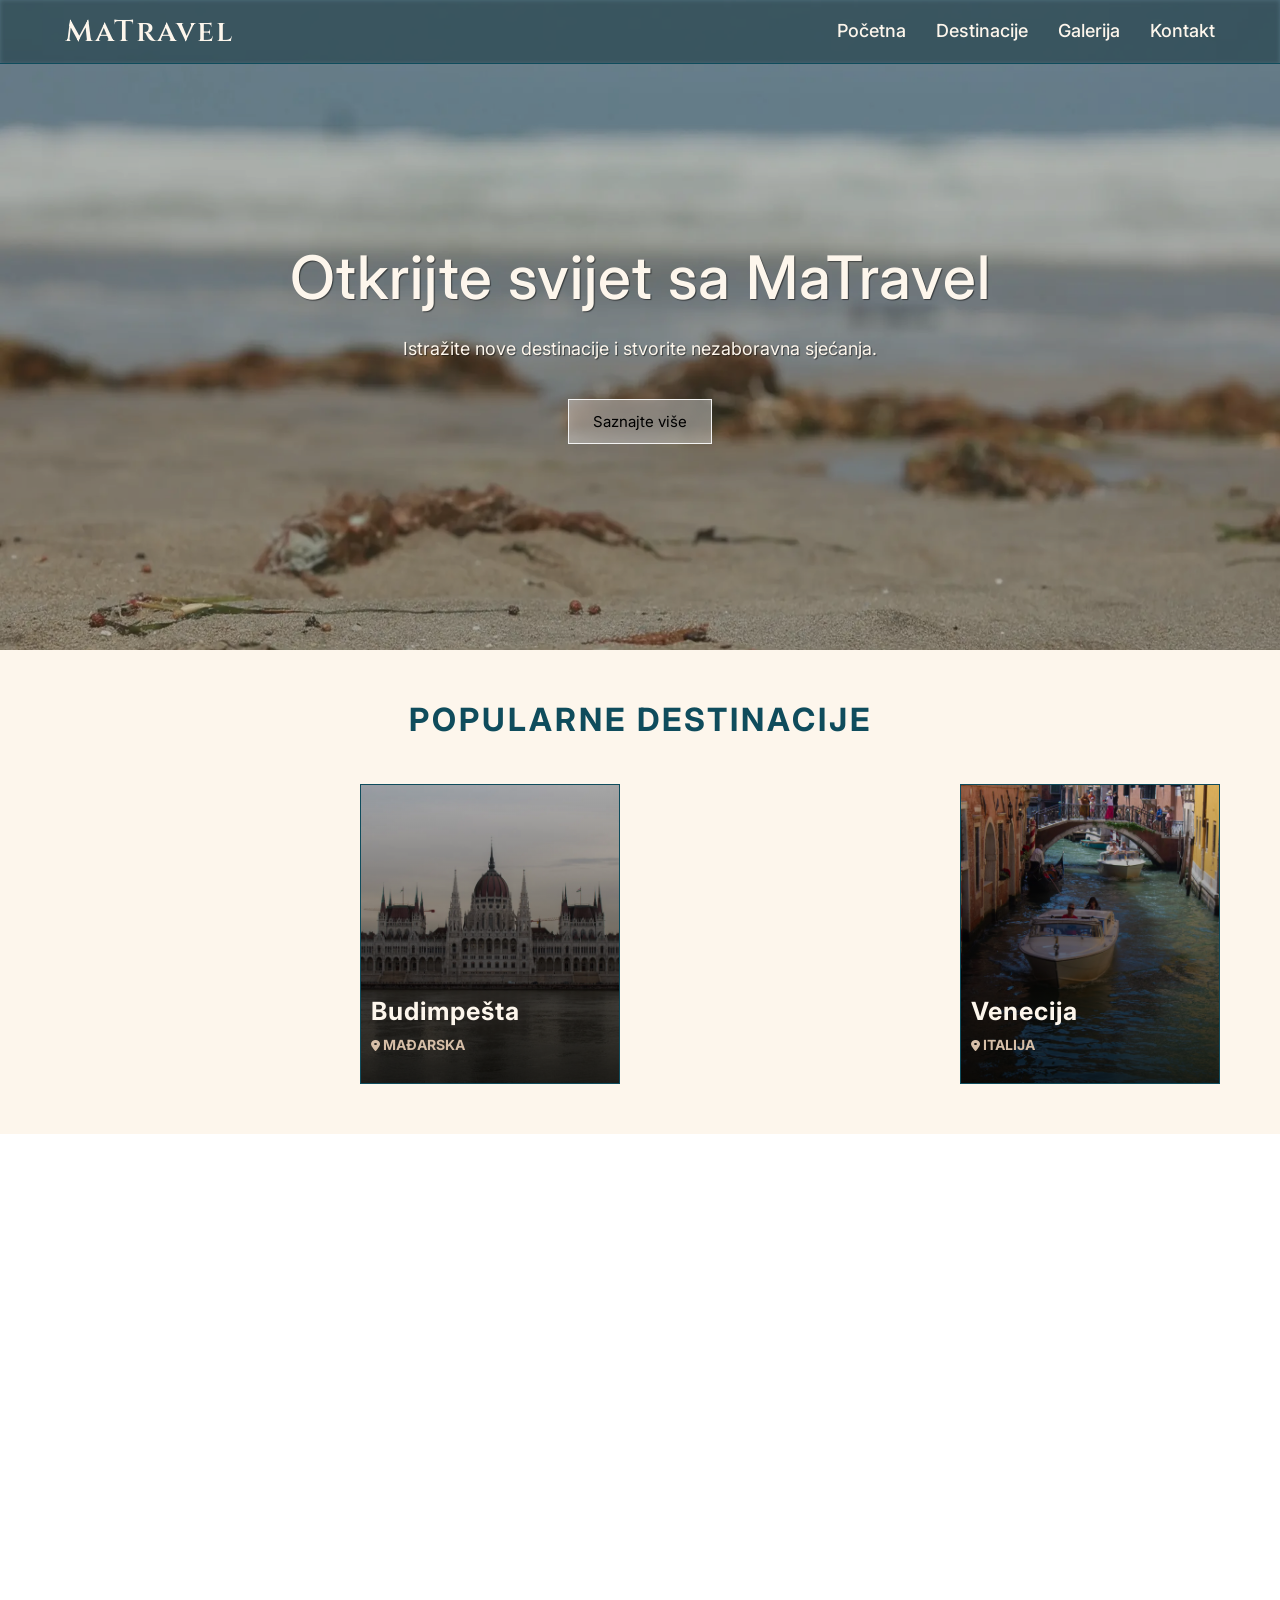
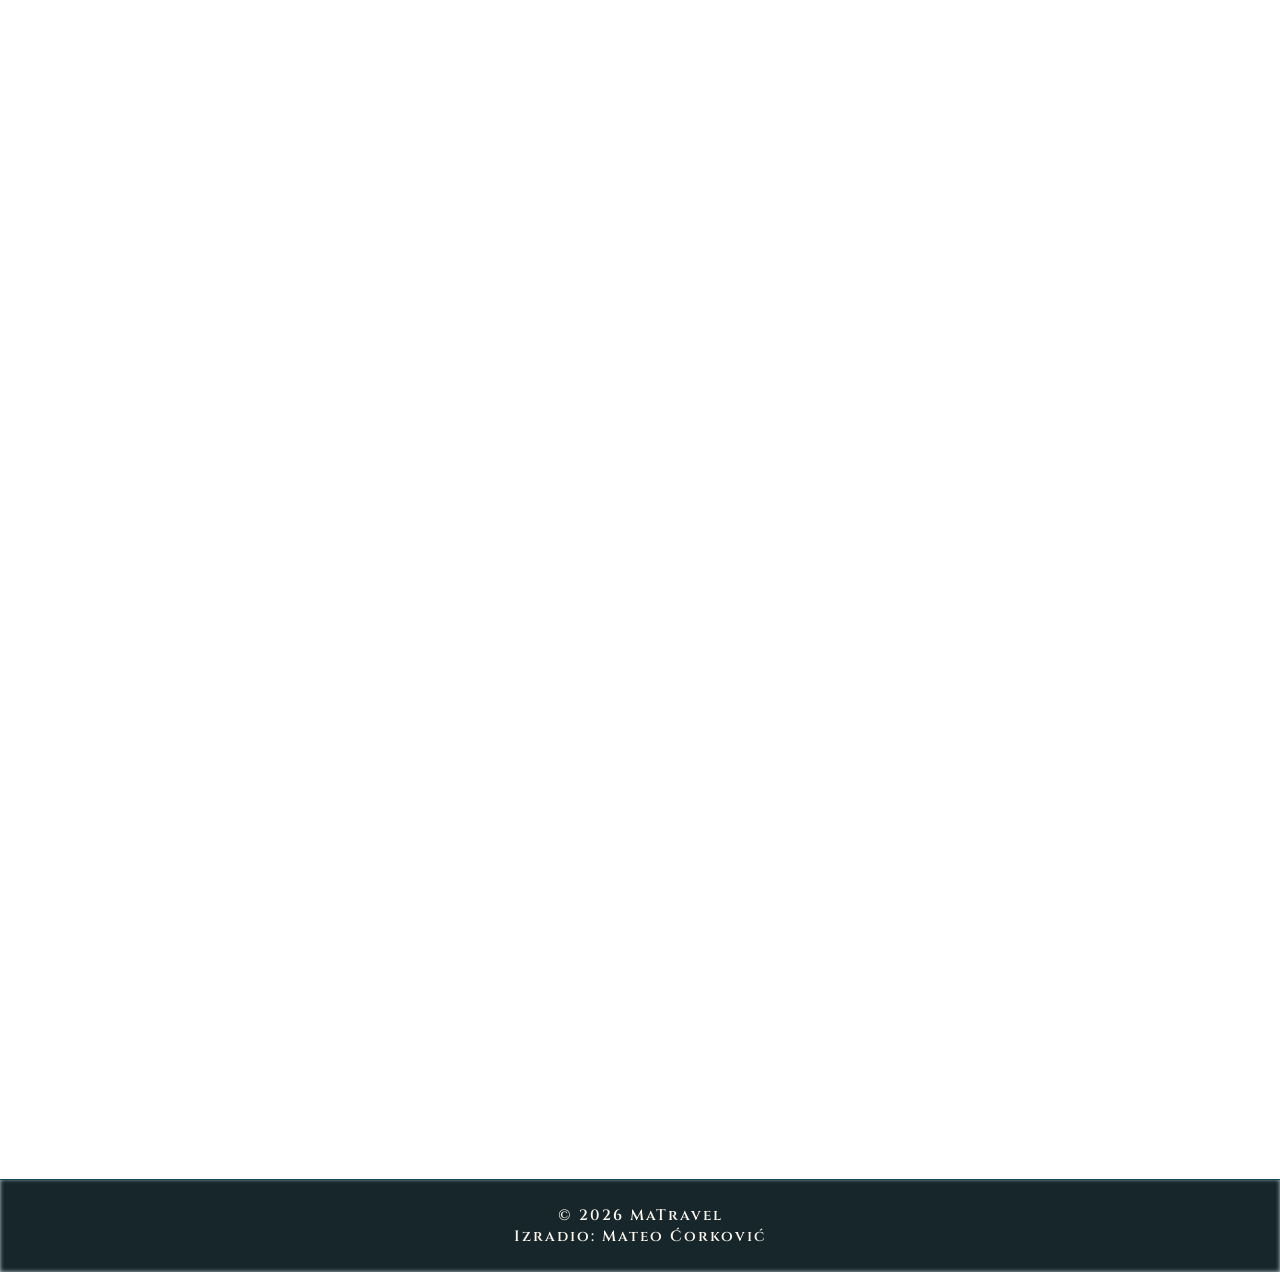
==== index.html @ 75acce4b "bvfdbdbd" ====
<!DOCTYPE html>
<html lang="hr">
<head>
    <meta charset="UTF-8">
    <meta name="viewport" content="width=device-width, initial-scale=1.0">
    <meta name="description" content="MaTravel je web stranica napravljena za izradu završnog rada. Smisao stranice je da predstavlja agenciju za putovanja kako bih pomoću različitih verzija pokazao optimizaciju stranice.">
    <title>MaTrevel - destinacije i putovanja</title>
    <meta name="author" content="Mateo Ćorković">
    <link rel="stylesheet" href="izgledMINI.min.css">
    <link rel="preload" as="font" href="Interfont.woff2" type="font/woff2" crossorigin>
    <link rel="preload" as="font" href="Cinzelfont.woff2" type="font/woff2" crossorigin>
    <link rel="preload" as="style" href="https://cdnjs.cloudflare.com/ajax/libs/font-awesome/6.5.0/css/all.min.css" onload="this.onload=null;this.rel='stylesheet'">
</head>
<body>
    <header class="navbar">
        <div class="container">
            <a href="index.html" class="logo">MaTravel</a>
            <nav class="navigacija" id="navigacija">
                <a href="index.html">Početna</a>
                <a href="destinacije.html">Destinacije</a>
                <a href="galerija.html">Galerija</a>
                <a href="kontakt.html">Kontakt</a>
            </nav>

            <div class="hamburger" id="hamburger">
            ☰
            </div>
        </div>
    </header>
    <main>
        <section class="pocetna skriveno">
        <video autoplay muted loop playsinline class="pozadinaplaza" preload="metadata" poster="slike/thumbnail.webp">
            <source src="video/plaza.mp4" type="video/MP4">
        </video>

        <div class="overlay"></div>
        <div class="container">
            <div class="odjeljak skriveno">
                <h1>Otkrijte svijet sa MaTravel</h1>
                <p>Istražite nove destinacije i stvorite nezaboravna sjećanja.</p>
                <a href="destinacije.html" class="odjeljakgumb">Saznajte više</a>
            </div>
        </div>
    </section>
    <section class="destinacije skriveno">
        <div class="container">
            <h2>Popularne destinacije</h2>
            <div class="karticepolozaj">
                <a href="destinacije.html" class="kartica lanzarote skriveno">
                    <img class="zoom" src="slike/lanzarote/lanzarote.webp" srcset="slike/lanzarote/lanzarotemobitel.webp 768w, slike/lanzarote/lanzarote.webp 1600w" sizes="(max-width:768px) 100vw, 100vw" alt="Pogled sa vrha otoka Lanzarote" loading="lazy">
                    <div class="tamnije"></div>
                    <div class="karticasadrzaj">
                        <h3>Lanzarote</h3>
                        <h4><i class="fa-solid fa-location-dot"></i> Španjolska</h4>
                    </div>
                </a>
                <a href="destinacije.html" class="kartica budimpesta skriveno2">
                    <img class="zoom" src="slike/budimpesta/budimpesta.webp" srcset="slike/budimpesta/budimpestamobitel.webp 768w, slike/budimpesta/budimpesta.webp 1600w" sizes="(max-width:768px) 100vw, 100vw" alt="Budimpešta" loading="lazy">
                    <div class="tamnije"></div>
                    <div class="karticasadrzaj">
                        <h3>Budimpešta</h3>
                        <h4><i class="fa-solid fa-location-dot"></i> Mađarska</h4>
                    </div>
                </a>
                <a href="destinacije.html" class="kartica casablanca skriveno">
                    <img class="zoom" src="slike/casablanca/casablanca.webp" srcset="slike/casablanca/casablancamobitel.webp 768w, slike/casablanca/casablanca.webp 1600w" sizes="(max-width:768px) 100vw, 100vw" alt="Casablanca" loading="lazy">
                    <div class="tamnije"></div>
                    <div class="karticasadrzaj">
                        <h3>Casablanca</h3>
                        <h4><i class="fa-solid fa-location-dot"></i> Maroko</h4>
                    </div>
                </a>
                <a href="destinacije.html" class="kartica venecija skriveno2">
                    <img class="zoom" src="slike/venecija/venecija.webp" srcset="slike/venecija/venecijamobitel.webp 768w, slike/venecija/venecija.webp 1600w" sizes="(max-width:768px) 100vw, 100vw" alt="Venecija" loading="lazy">
                    <div class="tamnije"></div>
                    <div class="karticasadrzaj">
                        <h3>Venecija</h3>
                        <h4><i class="fa-solid fa-location-dot"></i> Italija</h4>
                    </div>
                </a>
            </div>
        </div>
    </section>
    <section class="zastobasmi skriveno">
        <div class="container">
            <div class="naslovzastobasmi skriveno">
                <h2>Zašto baš mi?</h2>
                <p>Putujte sigurno, jednostavno i bez stresa uz naš tim stručnjaka.</p>
            </div>

            <div class="karticezasto">

                <div class="karticazasto skriveno">
                    <i class="fa-solid fa-shield-halved"></i>
                    <h3>Sigurno putovanje</h3>
                    <p>Vaša sigurnost i zadovoljstvo uvijek su nam na prvom mjestu.</p>
                </div>

                <div class="karticazasto skriveno2">
                    <i class="fa-solid fa-tags"></i>
                    <h3>Najbolje cijene</h3>
                    <p>Pronađite vrhunske destinacije po povoljnim cijenama.</p>
                </div>
                <div class="karticazasto skriveno">
                    <i class="fa-solid fa-plane-departure"></i>
                    <h3>Brza rezervacija</h3>
                    <p>Rezervirajte svoje putovanje brzo i jednostavno online.</p>
                </div>
            </div>
        </div>
    </section>
    <section>
        <div class="container">
            <div class="opcenito">
                <div class="opcenitotekst skriveno2">
                    <h2>Šta je MaTravel?</h2>
                    <div class="skriven">
                    <p>MaTravel je web stranica koja omogućava ljudima da pronađu zanimljive i popularne destinacije za putovanje. Destinacije koje obuhvaća MaTrevel nisu ograničene samo na Europu već na cijeli svijet.</p>
                </div>
                <div class="skriveno2">
                    <p>Cilj MaTravel je olakšati ljudima organizirati i realizirati odmor u što kraćem vremenu i sa što manjom cijenom.</p>
                </div>
                <div class="skriveno">
                    <p>Ova stranica je izrađena za završni rad i svrha je različitim verzijama ove stranice dokazati kako radi optimizacija web stranica, te na koje se sve načine ta optimizacije može napraviti.</p>
                </div>
                <div class="gumbklasa skriveno2">
                    <a href="kontakt.html" class="gumb">Pročitaj više</a>
                </div>
                </div>
                
                <div class="opcenitoslika skriveno2">
                    <img src="slike/opcenitoslika.webp" loading="lazy" alt="Ilustracija MaTravel stranice">
                </div>
            </div>
        </div>
    </section>
    <section class="slajdshow skriveno">
        <div class="kutijaslajd">
            <div class="slajd active">
                <img src="slike/slajdshow/venecija.webp" loading="lazy" alt="Kanali u Veneciji">
                <div class="poruka">Putovanja za pamćenje</div>
            </div>
            <div class="slajd">
                <img src="slike/slajdshow/verona.webp" loading="lazy" alt="Zgrade grada Verona">
                <div class="poruka">Neka avantura počne</div>
            </div>
            <div class="slajd">
                <img src="slike/slajdshow/lanzarote3.webp" loading="lazy" alt="Pogled sa vrha otoka Lanzarote">
                <div class="poruka">Istraži svijet</div>
            </div>
            <div class="slajd">
                <img src="slike/slajdshow/kamenje.webp" loading="lazy" alt="Kamenje i litice na Lanzaroteu">
                <div class="poruka">Putovanja za pamćenje</div>
            </div>
            <div class="slajd">
                <img src="slike/slajdshow/zagreb.webp" loading="lazy" alt="Centar grada Zagreba">
                <div class="poruka">Neka avantura počne</div>
            </div>
        </div>
    </section>

    </main>
    <footer>
        <p>© 2026 MaTravel</p>
        <p>Izradio: Mateo Ćorković</p>
    </footer>
   
    <script src="scriptMINI.min.js" defer></script>
</body>
</html>
---- izgledMINI.min.css ----
.navigacija a.active,.navigacija a:hover{border-bottom:2px solid #e9c46a}.navbar,footer{width:100%;background:rgba(15,76,92,.25)}.destinacije,.odjeljak,.odjeljak p,footer{text-align:center}.kartica,.logo,.navigacija a,.odjeljakgumb{text-decoration:none}.naslovzastobasmi h2,.naslovzastobasmi p,.odjeljak h1,.odjeljak p{text-shadow:1px 1px 1px rgba(0,0,0,.5)}.kartica,.pocetna,.slajdshow{overflow:hidden}.navbar,.opcenito .gumb:hover{backdrop-filter:blur(2px) brightness(0.7)}.forma button:hover,.karticazasto:hover{backdrop-filter:blur(2px) brightness(1)}*{margin:0;padding:0;box-sizing:border-box}@font-face{font-family:Inter;src:url("Interfont.woff2") format("woff2");font-weight:100 900;font-style:normal;font-display:swap}@font-face{font-family:Cinzel;src:url("Cinzelfont.woff2") format("woff2");font-weight:400 900;font-style:normal;font-display:swap}body{font-family:Inter,sans-serif;color:#222;font-display:swap}.logo,footer{font-family:Cinzel,serif;font-weight:600;letter-spacing:2px}.hamburger,.logo,.navbar,.navigacija a,.odjeljak,footer{color:#fdf6ec}.container{max-width:1200px;margin:0 auto;padding:0 20px}.navbar{position:absolute;top:0;left:0;z-index:5;border-bottom:1px solid #0f4c5c}.pocetna,footer{position:relative}.navbar .container{display:flex;justify-content:space-between;align-items:center;padding:0 25px}.logo{font-size:30px}.navigacija{display:flex;gap:30px;font-family:Inter,sans-serif;font-weight:500}.navigacija a{font-size:18px;transition:.4s;border-bottom:2px solid transparent;padding:20px 0}.navigacija a:hover{color:#e9c46a}.hamburger{display:none;font-size:32px;cursor:pointer}.odjeljakgumb,footer p{font-size:15px}footer{z-index:10;backdrop-filter:blur(2px) brightness(0.1);border-top:1px solid #0f4c5c;padding:25px 0}.pocetna{height:650px;display:flex;align-items:center;justify-content:center}.overlay,.pozadinaplaza{position:absolute;height:100%;top:0;left:0;width:100%}.pozadinaplaza{object-fit:cover;z-index:1}.overlay{z-index:2;background:rgba(48,48,28,.315)}.odjeljak{position:relative;z-index:3;max-width:1050px}.odjeljak h1{font-size:60px;margin-bottom:25px}.odjeljak p{font-size:18px;margin-bottom:40px}.odjeljakgumb{display:inline-block;padding:12px 24px;background-color:#fdf6ec;color:#000;cursor:pointer;backdrop-filter:blur(22px) brightness(0.7);background:rgba(255,255,255,.4);border:1px solid #f3f3f3}.gumbdestinacije:hover,.odjeljakgumb:hover{background-color:#e9c46a;color:#000;transition:.5s;backdrop-filter:blur(2px) brightness(1);background:rgba(92,87,15,.25);border:1px solid #e9c46a;text-decoration:none}.destinacije{padding:50px 0;background-color:#fdf6ec}.destinacije h2{font-size:32px;color:#0f4c5c;margin-bottom:45px;letter-spacing:3px;text-transform:uppercase}.karticepolozaj{display:flex;justify-content:space-between;gap:30px;flex-wrap:wrap}.kartica{width:260px;height:300px;border:1px solid #0f4c5c;position:relative;display:flex;align-items:flex-end;color:#fdf6ec;cursor:pointer}.slajd img,.zoom{object-fit:cover;display:block}.tamnije{position:absolute;inset:0;background:linear-gradient(to top,rgba(0,0,0,.8),rgba(0,0,0,.1));z-index:1}.zastobasmi,.zoom{background-size:cover;background-repeat:no-repeat}.karticasadrzaj{position:relative;padding:30px 10px;z-index:2;text-align:left;transition:transform .3s}.zastobasmi::before,.zoom{position:absolute;inset:0}.zoom{width:100%;height:100%;background-position:center;transition:transform .5s;z-index:0}.kutijaslajd,.slajd img,.slajdshow{width:100%;height:600px}.karticasadrzaj h3{font-size:25px;padding-bottom:10px;letter-spacing:1px}.karticasadrzaj h4{font-size:14px;text-transform:uppercase;color:#d6bea7}.karticasadrzaj i{font-size:12px;color:#d6bea7}.kartica:hover .karticasadrzaj{transform:translateY(-6px)}.kartica:hover .tamnije{background:linear-gradient(to top,rgba(0,0,0,.9),rgba(0,0,0,.35))}.kartica:hover .zoom{transform:scale(1.1)}.zastobasmi{background-image:url("slike/zastobasmi.webp");position:relative;padding:80px 0;color:#fdf6ec;text-align:center;background-position:center 50%}.naslovzastobasmi{margin-bottom:50px}.zastobasmi::before{content:"";background:rgba(17,17,11,.493)}.naslovzastobasmi h2{font-size:34px;margin-bottom:15px;letter-spacing:1px}.naslovzastobasmi p{font-size:17px;color:#fdf6ec}.zastobasmi .container{position:relative;z-index:2}.karticezasto{display:flex;justify-content:space-between;gap:30px}.karticazasto{flex:1;max-width:320px;padding:35px 25px;transition:.5s;color:#000;backdrop-filter:blur(2px) brightness(0.9);background:rgba(255,255,255,.4);border:1px solid #fdf6ec}.karticazasto:hover{color:#fdf6ec;background:rgba(15,76,92,.25);border:1px solid #0f4c5c;transition:.5s}.poruka,.slajd::before{background:rgba(0,0,0,.4)}.budimpesta:hover,.lanzarote:hover,.venecija:hover{transition:.5s ease-in-out}.karticazasto p{padding-top:10px}.prazno{margin-top:60px}.slajdshow{position:relative;contain:size layout paint}.kutijaslajd{position:relative;contain:layout paint}.destinacijaslika::before,.poruka,.slajd,.slajd::before{position:absolute;inset:0}.slajd{height:100%;width:100%;opacity:0;transition:opacity .8s}.skriveno,.skriveno2{opacity:0;transition:1s}.slajd.active{opacity:1}.slajd::before{content:"";z-index:1}.slajd img{transform:scale(1.05);transition:transform 1s}.slajd.active img{transform:scale(1)}.poruka{z-index:2;font-size:32px;display:flex;justify-content:center;align-items:center;color:#fdf6ec;padding-bottom:30px}.destinacijaslika,.karticaugaleriji{position:relative;overflow:hidden}.skriveno{transform:translateY(50px)}.skriveno2{transform:translateY(-50px)}.pokazi{opacity:1;transform:translateY(0)}.opcenito{display:flex;align-items:center;justify-content:space-between;padding:70px 0}.opcenitotekst{width:50%}.opcenito h2{font-size:36px;margin-bottom:22px}.opcenito p{font-size:16px;line-height:1.6;margin-bottom:12px}.forma button,.gumbdestinacije,.opcenito .gumb{color:#fdf6ec;font-size:15px;cursor:pointer;text-decoration:none}.opcenitoslika{width:50%;display:flex;justify-content:right;align-items:right}.opcenitoslika img{width:90%;max-width:500px;border:1px solid #000;object-fit:contain}.gumbklasa{margin-top:40px}.forma button,.opcenito .gumb{padding:12px 24px;border:1px solid #0f4c5c;backdrop-filter:blur(2px) brightness(0.2);background:rgba(15,76,92,.25)}.opcenito .gumb:hover{background-color:#e9c46a;color:#000;transition:.5s;text-decoration:none;background:rgba(122,116,23,.5);border:1px solid #e9c46a}img,video{max-width:100%;height:auto}video{pointer-events:none}.tamnija{backdrop-filter:blur(2px) brightness(0.32);background-color:#3e5762;border-bottom:1px solid #0f4c5c}.destinacijeskrol{display:flex;align-items:center;justify-content:space-between;height:404px;gap:1px}.destinacijaslika,.okvir{height:350px;border:1px solid #000}.destinacijaslika{flex:1;background-size:cover;background-position:center}.destinacijaslika::before{content:""}.destinacijaslika:hover::before{background:linear-gradient(to top,rgba(0,0,0,.5),rgba(0,0,0,.1))}.destinacijatekst{flex:1}.okvir{padding:30px}.gumbdestinacije{display:inline-block;padding:12px 24px;backdrop-filter:blur(22px) brightness(0.7);background:#0f4c5c;border:1px solid #000}.destinacijatekst h2{font-size:32px;margin-bottom:10px}.destinacijatekst h4{font-size:16px;margin-bottom:20px;text-transform:uppercase;color:#0f4c5c}.destinacijatekst h3{font-size:18px;margin-bottom:10px;letter-spacing:1px}.destinacijatekst p{padding-bottom:20px}.info{display:flex;justify-content:space-between;align-items:center}.reverse{flex-direction:row-reverse}.lanzarote{background-image:url("slike/lanzarote/lanzarote.webp")}.lanzarote:hover{background-image:url("slike/lanzarote/lanzarote2.webp")}.budimpesta{background-image:url("slike/budimpesta/budimpesta.webp")}.budimpesta:hover{background-image:url("slike/budimpesta/budimpesta2.webp")}.casablanca{background-image:url("slike/casablanca/casablanca.webp")}.venecija{background-image:url("slike/venecija/venecija.webp")}.venecija:hover{background-image:url("slike/venecija/IMG_3850.webp")}h1{padding-top:35px;letter-spacing:1px;font-size:36px;font-weight:500}.galerijaslika{display:grid;grid-template-columns:repeat(3,1fr);grid-auto-rows:270px;gap:2px;margin-top:20px;margin-bottom:30px}.karticaugaleriji img{width:100%;height:100%;border:1px solid #000;object-fit:cover;transition:transform .3s;cursor:pointer}.karticaugaleriji img:hover{transform:scale(1.05);border:1px solid #000}.karticaugaleriji.duplo{grid-row:span 2}.kontakt{display:grid;grid-template-columns:1.6fr 1fr;gap:60px;margin-top:150px;margin-bottom:40px;border:1px solid #000;background-color:#d6bea754}.forma,.pedesetposto{gap:10px;display:flex}.kontaktlijevo{padding:30px}.kontaktdesno{padding:20px}.forma{flex-direction:column;width:100%}.forma input,.forma textarea{padding:10px;border:1px solid #000;outline:0}.unutrasnjost{display:flex;flex-direction:column;flex:1}.forma button:hover{background-color:#e9c46a;color:#000;transition:.5s;background:rgba(92,87,15,.25);border:1px solid #ccab57;text-decoration:none}.infokontakt{font-size:18px;padding-top:60px;padding-bottom:50px}.infokontakt i{font-size:30px;padding-right:20px}.kontaktinfo h3{font-size:23px;padding-top:20px;padding-bottom:40px;color:#0f4c5c}.kontaktinfo h2{font-size:30px;letter-spacing:1px}.drustvenemreze i{font-size:30px;padding-right:10px}html{scroll-behavior:smooth}@media (max-width:1270px){.container{padding:0 20px}.karticepolozaj{justify-content:center}.kartica{width:calc(50% - 20px)}.galerijaslika{grid-auto-rows:200px}.infokontakt{padding-top:40px;padding-bottom:40px}.kontakt{gap:10px}}@media (max-width:768px){.destinacijeskrol,.naslovzastobasmi{margin-bottom:15px}.navbar .container{padding:10px 20px}.hamburger{display:block;font-size:30px;cursor:pointer;z-index:5}.navigacija{position:absolute;left:0;top:100%;right:0;flex-direction:column;background:rgba(15,76,92,.95);backdrop-filter:blur(10px);overflow:hidden;max-height:0;transition:max-height .4s}.navigacija a{padding:15px;text-align:center;width:100%}.navigacija.active{max-height:500px;position:fixed;gap:20px;background:#3e5762}.pocetna{height:450px}.slajd,.slajdshow{height:480px}.odjeljak{margin-top:60px}.odjeljak h1{font-size:38px}.odjeljak p{font-size:16px}.kartica{width:90%}.karticazasto{flex-direction:column;align-items:center;max-width:100%;width:90%}.opcenito{flex-direction:column;text-align:center;gap:30px}.destinacijaslika,.opcenitoslika{display:none}.opcenitotekst{text-align:left;width:90%}.karticezasto{flex-direction:column;align-items:center;gap:10px}.destinacijeskrol{flex-direction:column;margin-top:15px;height:auto}.okvir{padding:15px;height:auto}.galerijaslika{grid-template-columns:repeat(2,1fr);grid-auto-rows:170px}.karticaugaleriji.duplo{grid-row:span 2}.kontakt{grid-template-columns:1fr;gap:10px;margin-top:80px}.pedesetposto{flex-direction:column}.forma{padding:0 10px}.infokontakt{padding:7px 0}.kontaktlijevo{padding:20px 30px 0}.kontaktinfo h3{padding-bottom:10px}.zastobasmi{background-image:url("slike/zastobasmimobitel.webp")}}
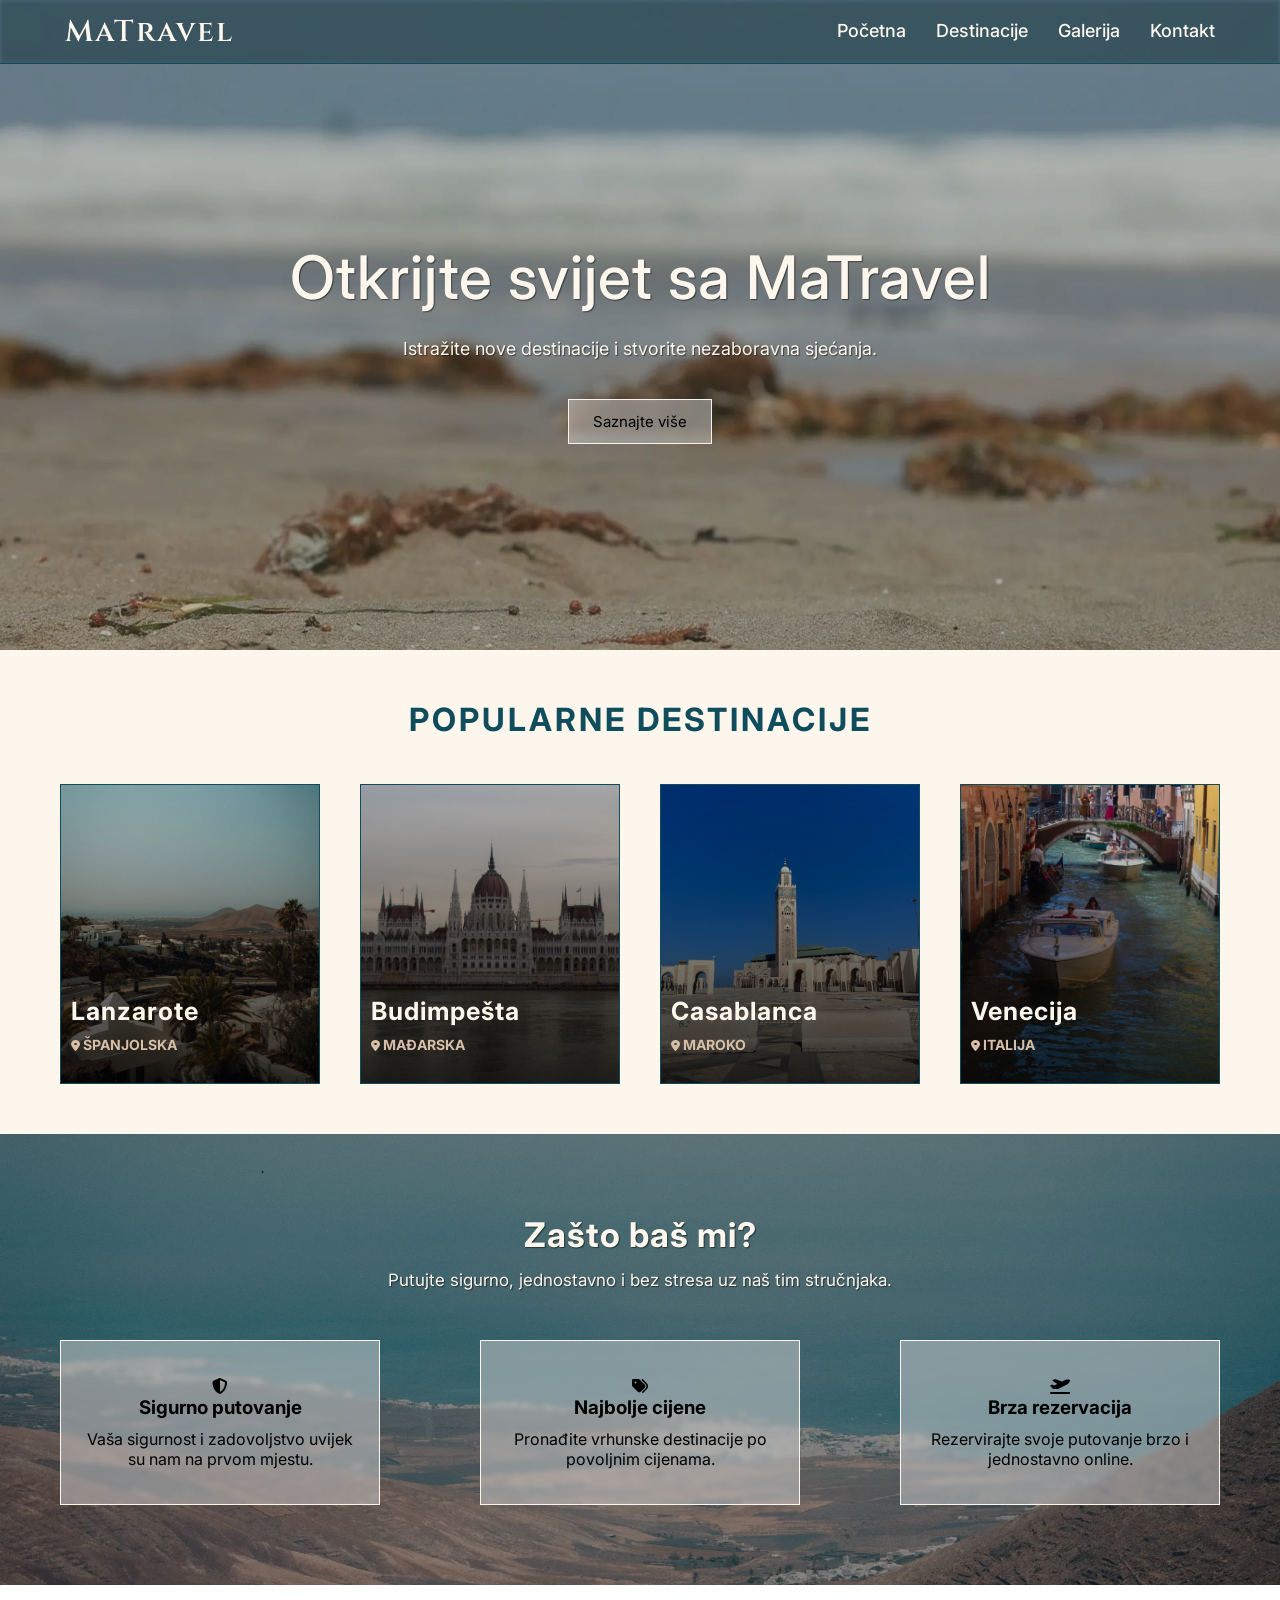
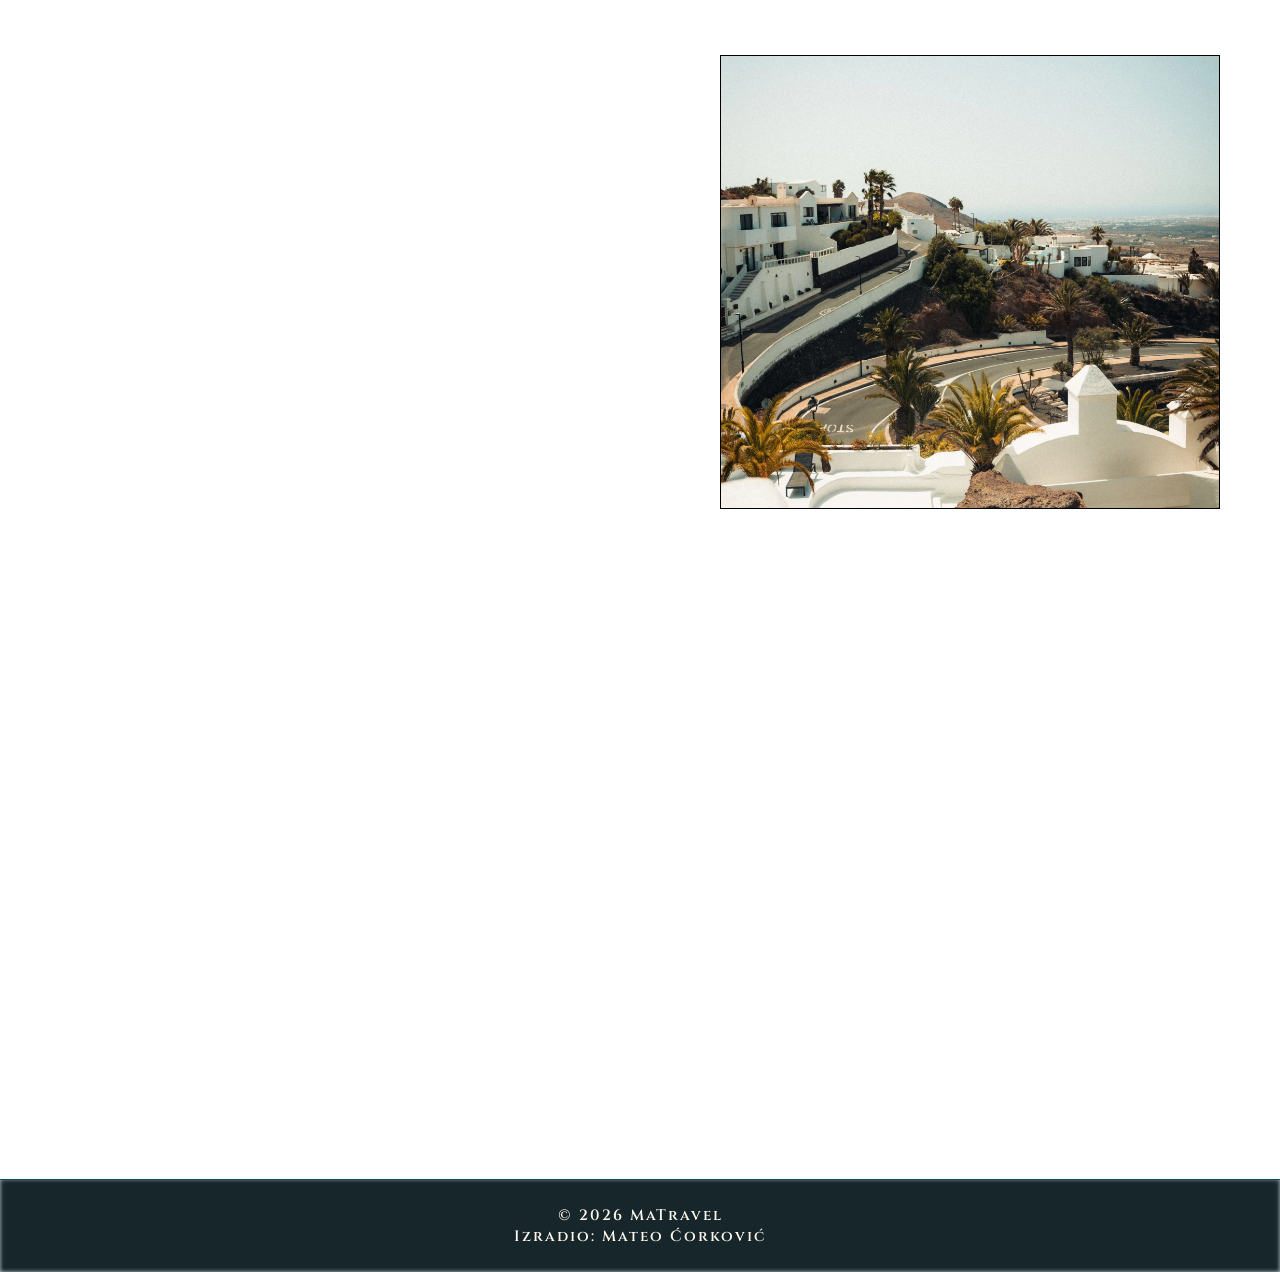
==== commit 35563f26: "rehberne" ====
--- a/index.html
+++ b/index.html
@@ -47,7 +47,7 @@
             <h2>Popularne destinacije</h2>
             <div class="karticepolozaj">
                 <a href="destinacije.html" class="kartica lanzarote skriveno">
-                    <img class="zoom" src="slike/lanzarote/lanzarote.webp" srcset="slike/lanzarote/lanzarotemobitel.webp 768w, slike/lanzarote/lanzarote.webp 1600w" sizes="(max-width:768px) 100vw, 100vw" alt="Pogled sa vrha otoka Lanzarote" loading="lazy">
+                    <img class="zoom" src="slike/lanzarote/lanzarote.webp" srcset="slike/lanzarote/lanzarotemobitel.webp 600w, slike/lanzarote/lanzarote.webp 1600w" sizes="(max-width:768px) 100vw, 100vw" alt="Pogled sa vrha otoka Lanzarote" loading="lazy">
                     <div class="tamnije"></div>
                     <div class="karticasadrzaj">
                         <h3>Lanzarote</h3>
@@ -55,7 +55,7 @@
                     </div>
                 </a>
                 <a href="destinacije.html" class="kartica budimpesta skriveno2">
-                    <img class="zoom" src="slike/budimpesta/budimpesta.webp" srcset="slike/budimpesta/budimpestamobitel.webp 768w, slike/budimpesta/budimpesta.webp 1600w" sizes="(max-width:768px) 100vw, 100vw" alt="Budimpešta" loading="lazy">
+                    <img class="zoom" src="slike/budimpesta/budimpesta.webp" srcset="slike/budimpesta/budimpestamobitel.webp 600w, slike/budimpesta/budimpesta.webp 1600w" sizes="(max-width:768px) 100vw, 100vw" alt="Budimpešta" loading="lazy">
                     <div class="tamnije"></div>
                     <div class="karticasadrzaj">
                         <h3>Budimpešta</h3>
@@ -63,7 +63,7 @@
                     </div>
                 </a>
                 <a href="destinacije.html" class="kartica casablanca skriveno">
-                    <img class="zoom" src="slike/casablanca/casablanca.webp" srcset="slike/casablanca/casablancamobitel.webp 768w, slike/casablanca/casablanca.webp 1600w" sizes="(max-width:768px) 100vw, 100vw" alt="Casablanca" loading="lazy">
+                    <img class="zoom" src="slike/casablanca/casablanca.webp" srcset="slike/casablanca/casablancamobitel.webp 600w, slike/casablanca/casablanca.webp 1600w" sizes="(max-width:768px) 100vw, 100vw" alt="Casablanca" loading="lazy">
                     <div class="tamnije"></div>
                     <div class="karticasadrzaj">
                         <h3>Casablanca</h3>
@@ -71,7 +71,7 @@
                     </div>
                 </a>
                 <a href="destinacije.html" class="kartica venecija skriveno2">
-                    <img class="zoom" src="slike/venecija/venecija.webp" srcset="slike/venecija/venecijamobitel.webp 768w, slike/venecija/venecija.webp 1600w" sizes="(max-width:768px) 100vw, 100vw" alt="Venecija" loading="lazy">
+                    <img class="zoom" src="slike/venecija/venecija.webp" srcset="slike/venecija/venecijamobitel.webp 600w, slike/venecija/venecija.webp 1600w" sizes="(max-width:768px) 100vw, 100vw" alt="Venecija" loading="lazy">
                     <div class="tamnije"></div>
                     <div class="karticasadrzaj">
                         <h3>Venecija</h3>
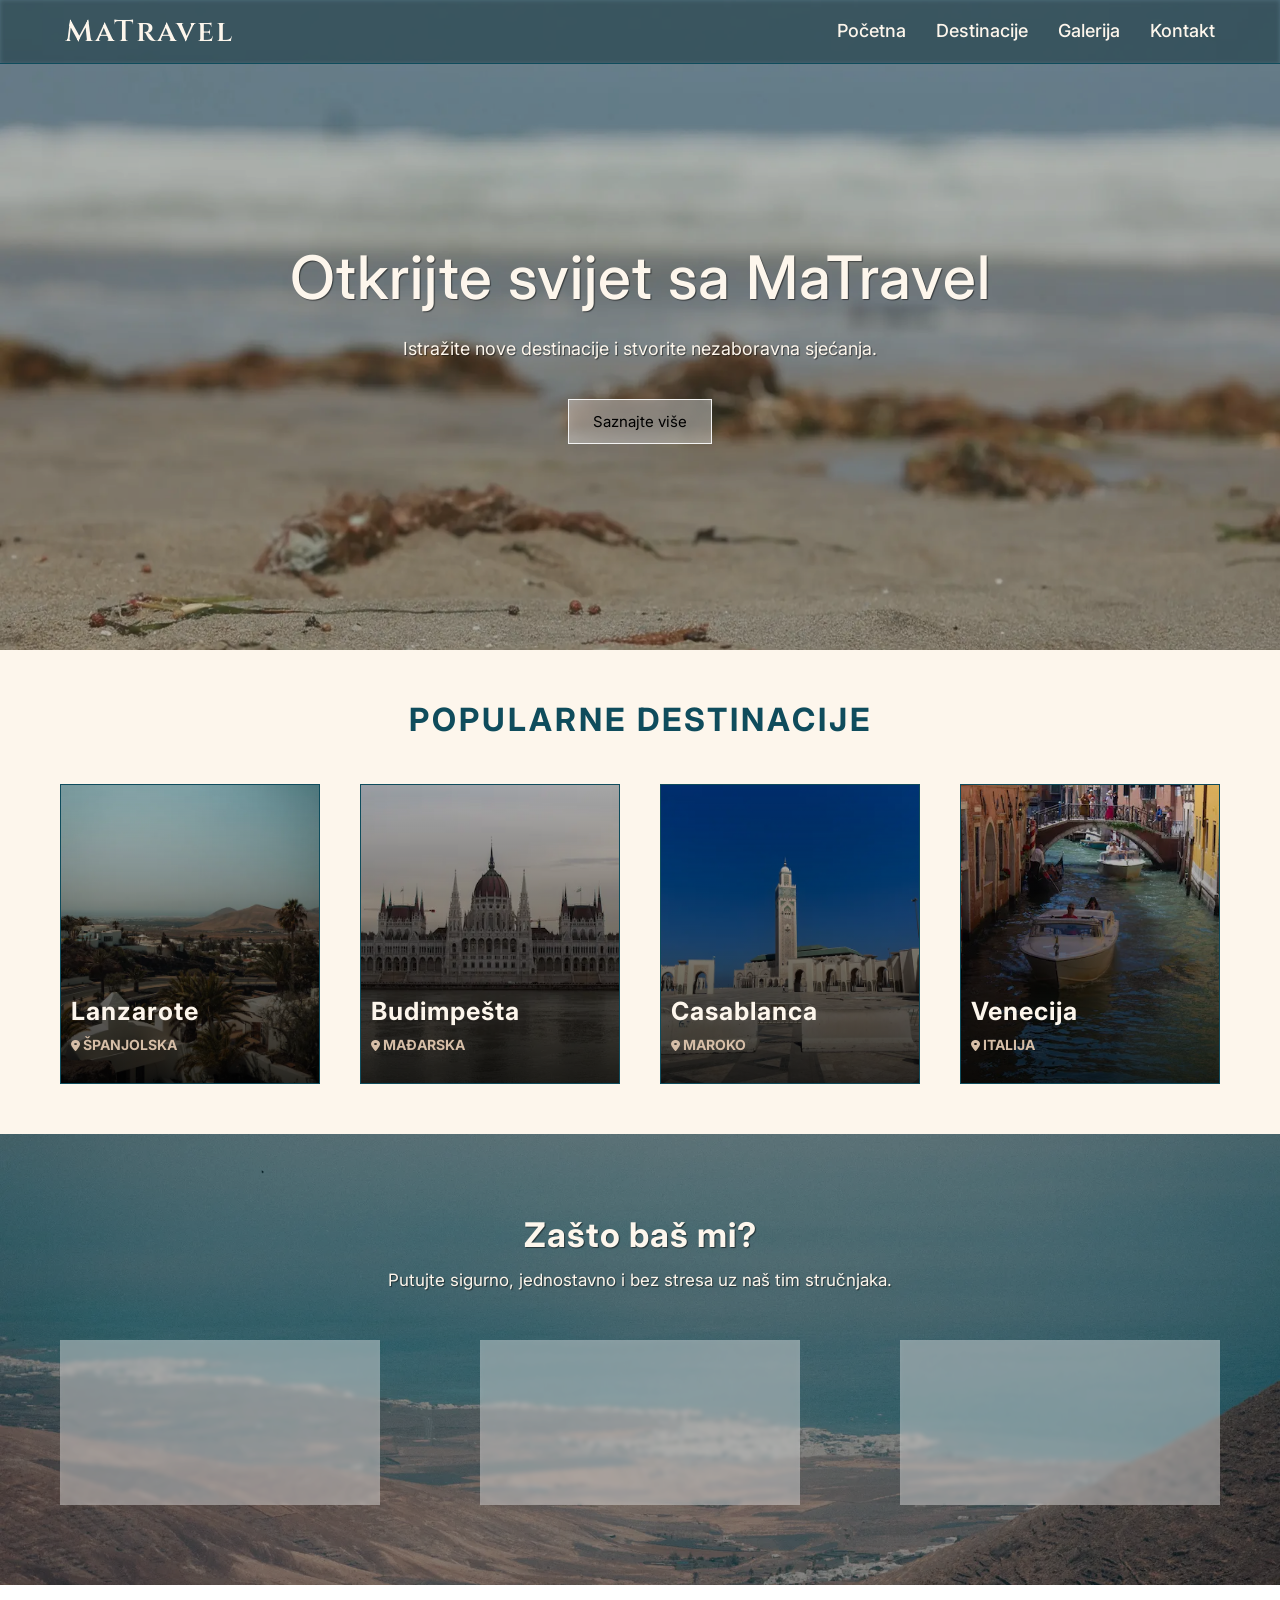
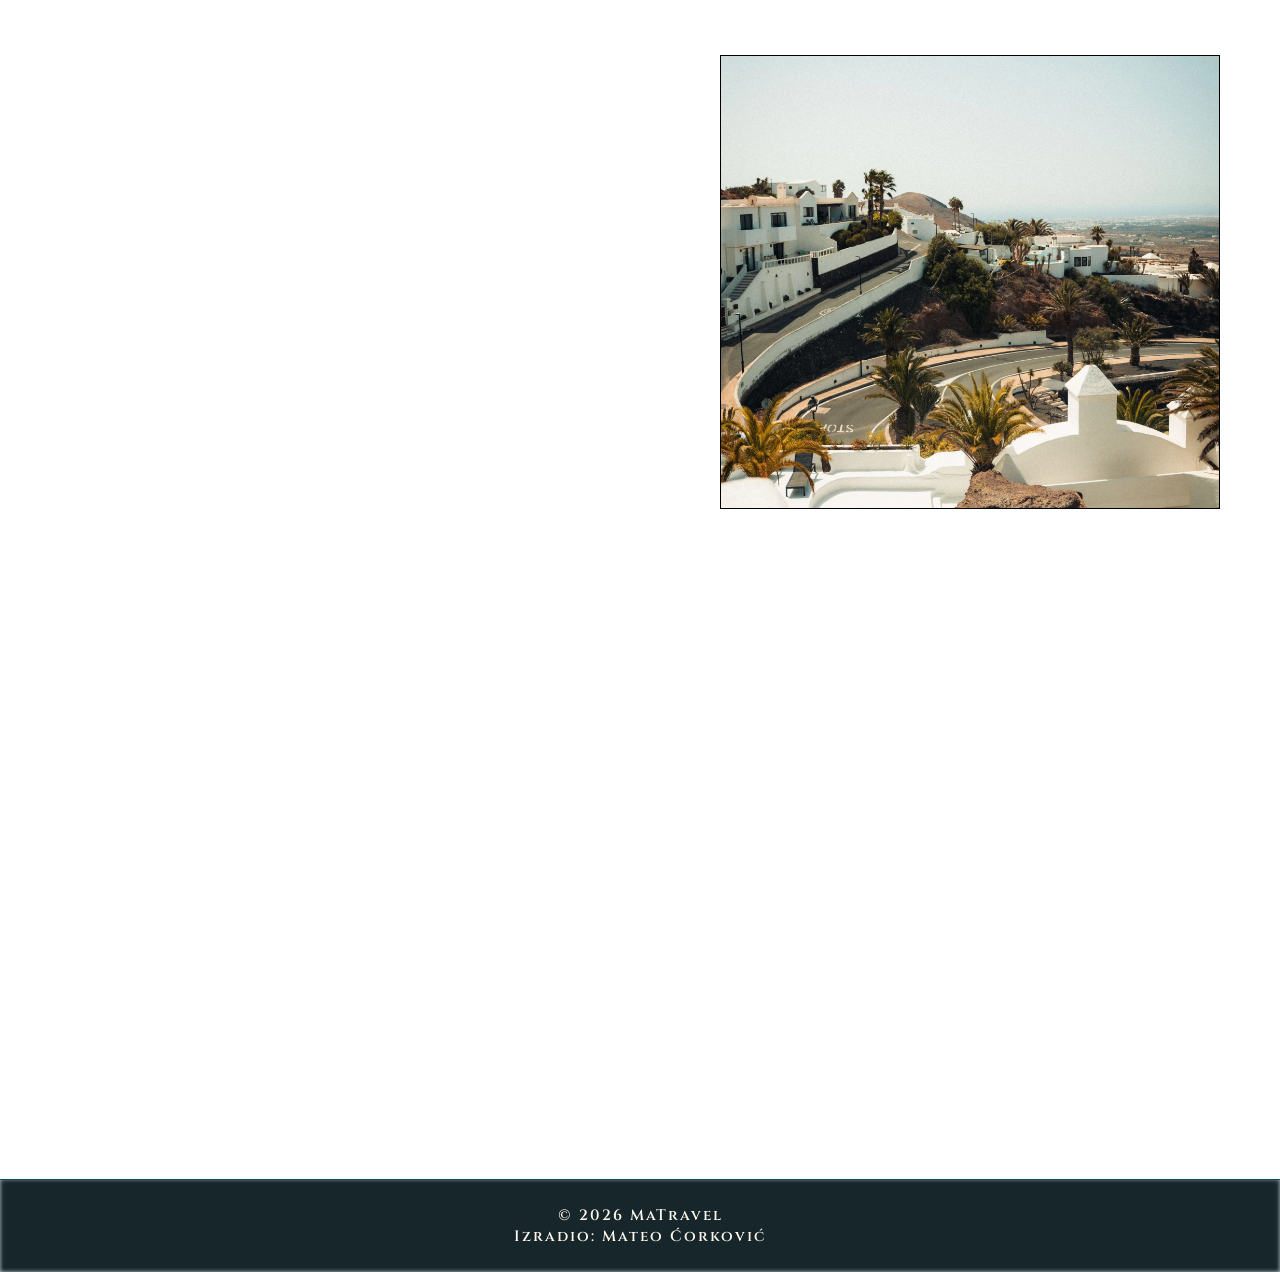
==== commit 856849e2: "vsvdsvsd" ====
--- a/index.html
+++ b/index.html
@@ -47,7 +47,7 @@
             <h2>Popularne destinacije</h2>
             <div class="karticepolozaj">
                 <a href="destinacije.html" class="kartica lanzarote skriveno">
-                    <img class="zoom" src="slike/lanzarote/lanzarote.webp" srcset="slike/lanzarote/lanzarotemobitel.webp 600w, slike/lanzarote/lanzarote.webp 1600w" sizes="(max-width:768px) 100vw, 100vw" alt="Pogled sa vrha otoka Lanzarote" loading="lazy">
+                    <img class="zoom" src="slike/lanzarote/lanzarote.webp" srcset="slike/lanzarote/lanzarotemobitel.webp 600w, slike/lanzarote/lanzarote.webp 1600w" sizes="(max-width:768px) 100vw, 25vw" alt="Pogled sa vrha otoka Lanzarote" loading="lazy">
                     <div class="tamnije"></div>
                     <div class="karticasadrzaj">
                         <h3>Lanzarote</h3>
@@ -55,7 +55,7 @@
                     </div>
                 </a>
                 <a href="destinacije.html" class="kartica budimpesta skriveno2">
-                    <img class="zoom" src="slike/budimpesta/budimpesta.webp" srcset="slike/budimpesta/budimpestamobitel.webp 600w, slike/budimpesta/budimpesta.webp 1600w" sizes="(max-width:768px) 100vw, 100vw" alt="Budimpešta" loading="lazy">
+                    <img class="zoom" src="slike/budimpesta/budimpesta.webp" srcset="slike/budimpesta/budimpestamobitel.webp 600w, slike/budimpesta/budimpesta.webp 1600w" sizes="(max-width:768px) 100vw, 25vw" alt="Budimpešta" loading="lazy">
                     <div class="tamnije"></div>
                     <div class="karticasadrzaj">
                         <h3>Budimpešta</h3>
@@ -63,7 +63,7 @@
                     </div>
                 </a>
                 <a href="destinacije.html" class="kartica casablanca skriveno">
-                    <img class="zoom" src="slike/casablanca/casablanca.webp" srcset="slike/casablanca/casablancamobitel.webp 600w, slike/casablanca/casablanca.webp 1600w" sizes="(max-width:768px) 100vw, 100vw" alt="Casablanca" loading="lazy">
+                    <img class="zoom" src="slike/casablanca/casablanca.webp" srcset="slike/casablanca/casablancamobitel.webp 600w, slike/casablanca/casablanca.webp 1600w" sizes="(max-width:768px) 100vw, 25vw" alt="Casablanca" loading="lazy">
                     <div class="tamnije"></div>
                     <div class="karticasadrzaj">
                         <h3>Casablanca</h3>
@@ -71,7 +71,7 @@
                     </div>
                 </a>
                 <a href="destinacije.html" class="kartica venecija skriveno2">
-                    <img class="zoom" src="slike/venecija/venecija.webp" srcset="slike/venecija/venecijamobitel.webp 600w, slike/venecija/venecija.webp 1600w" sizes="(max-width:768px) 100vw, 100vw" alt="Venecija" loading="lazy">
+                    <img class="zoom" src="slike/venecija/venecija.webp" srcset="slike/venecija/venecijamobitel.webp 600w, slike/venecija/venecija.webp 1600w" sizes="(max-width:768px) 100vw, 25vw" alt="Venecija" loading="lazy">
                     <div class="tamnije"></div>
                     <div class="karticasadrzaj">
                         <h3>Venecija</h3>
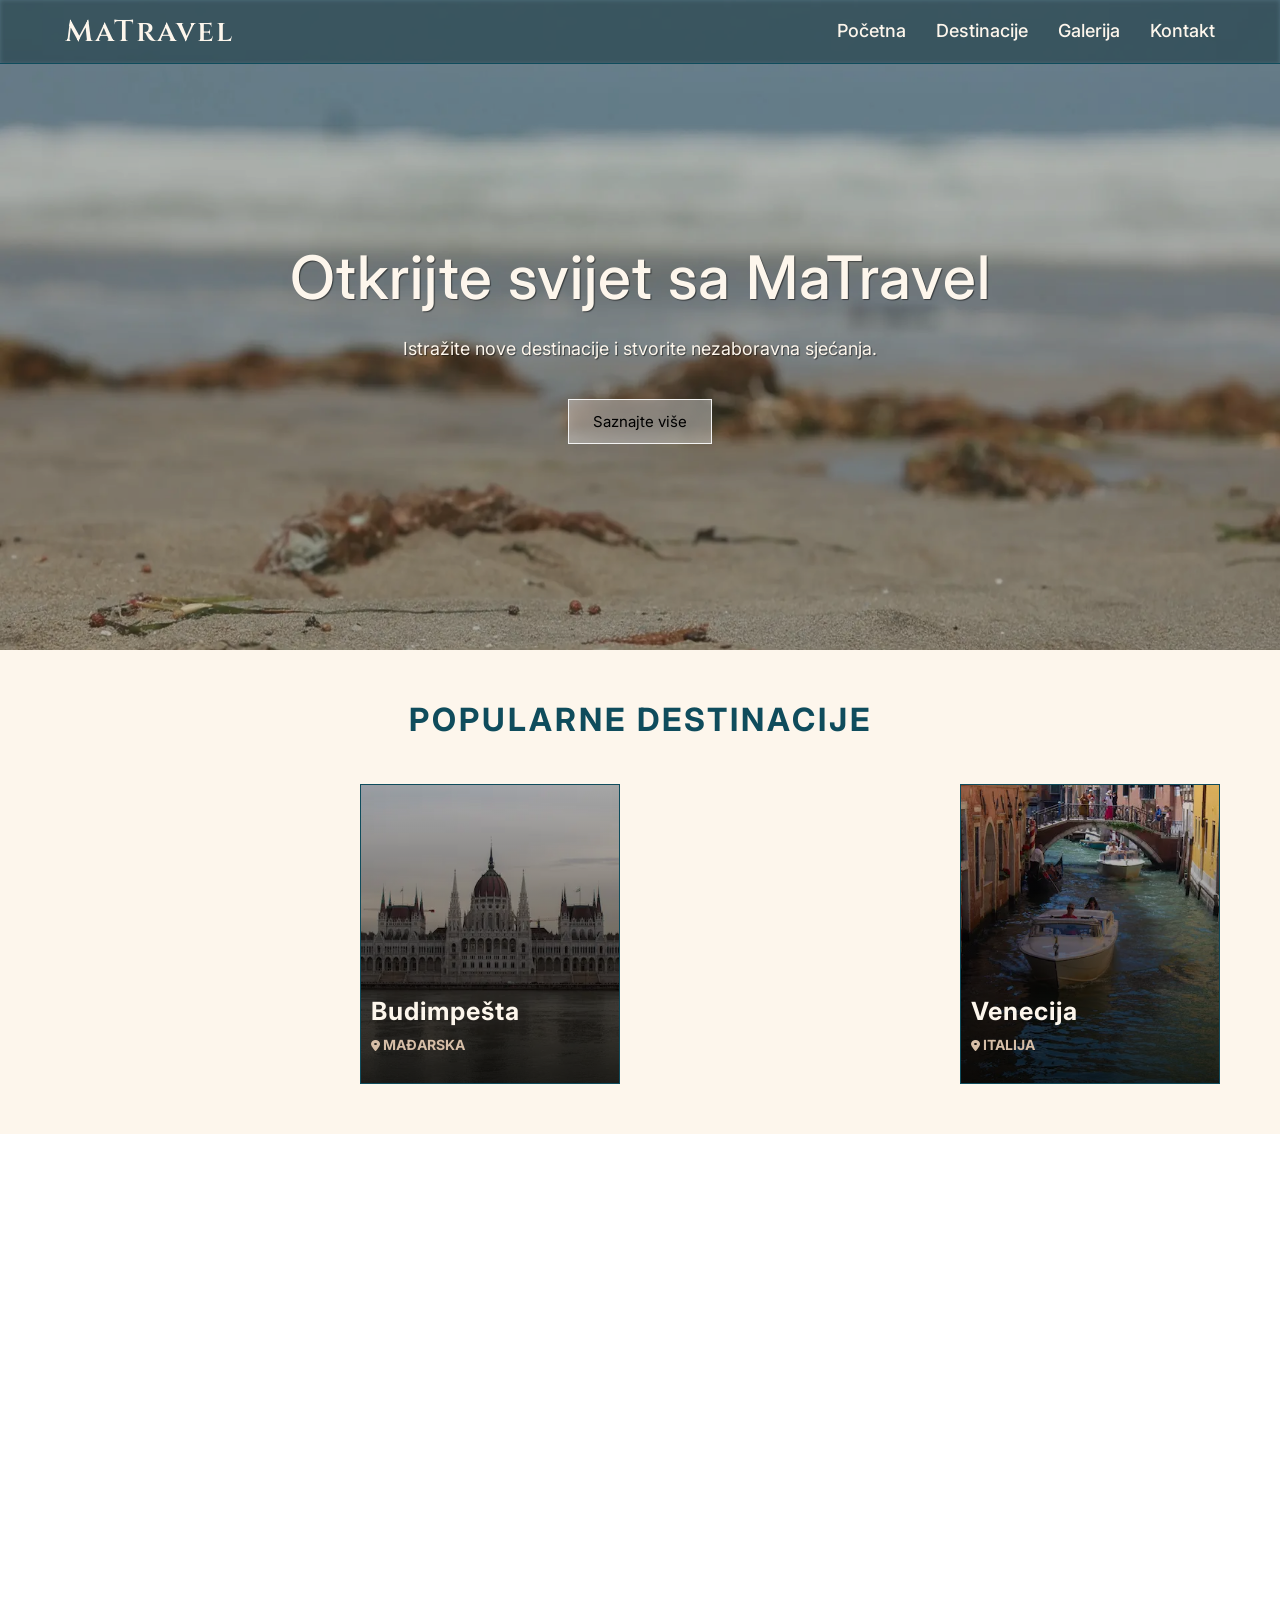
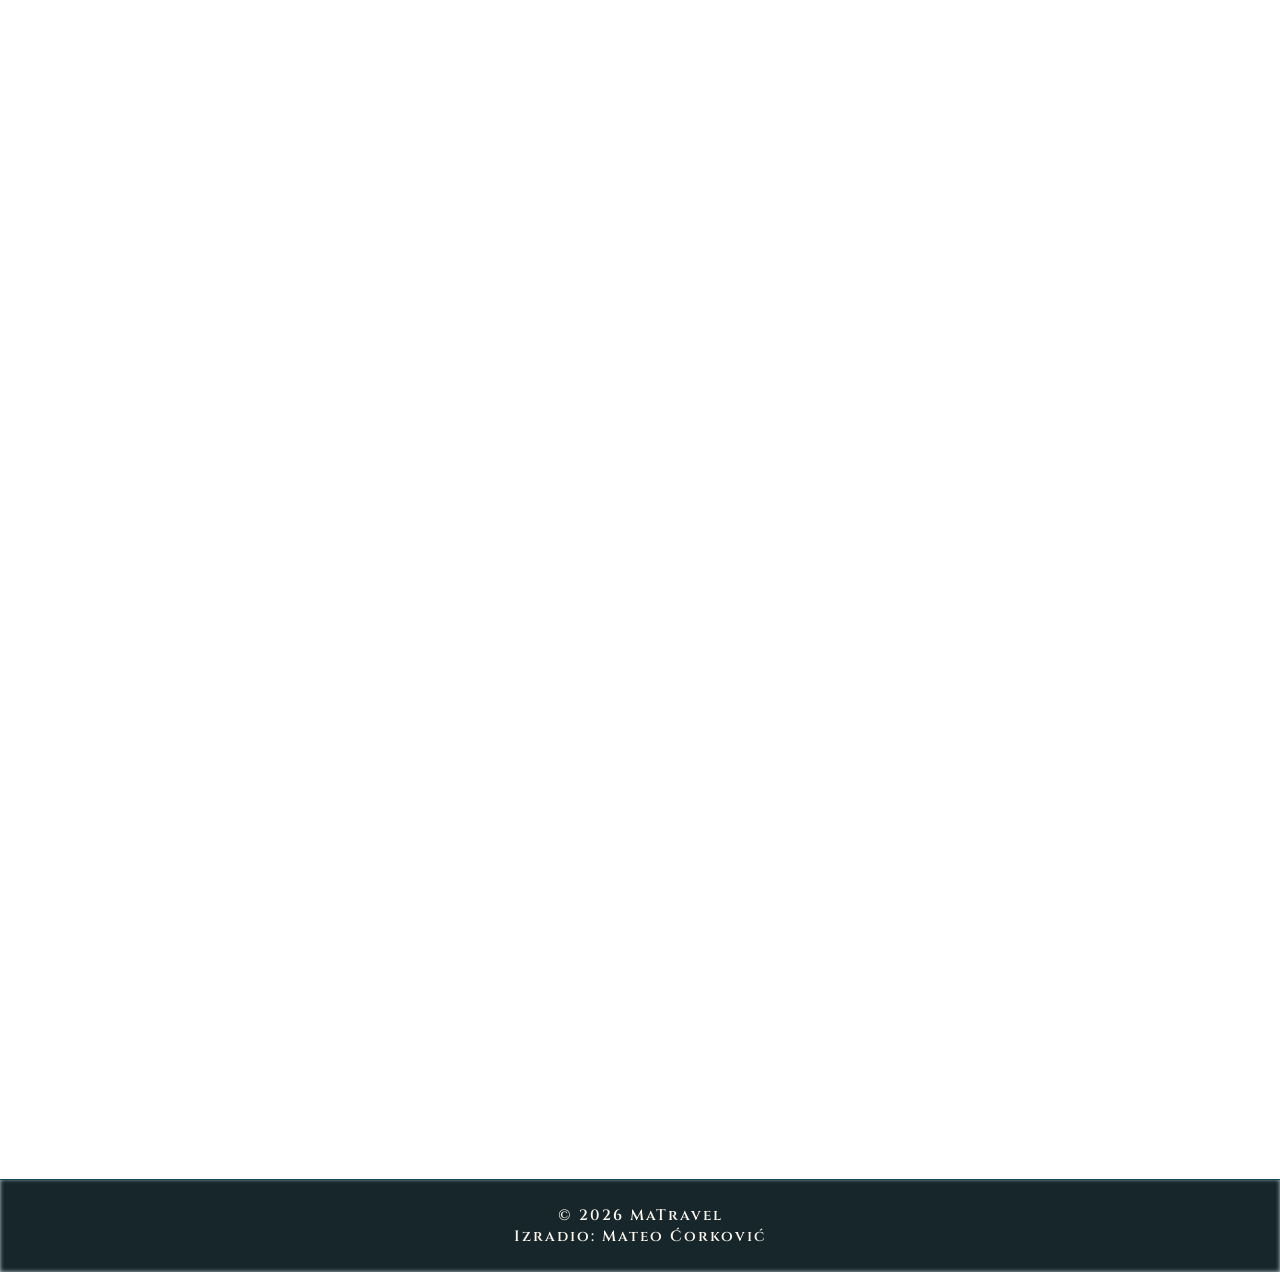
==== commit 503a4802: "vrsvsd" ====
--- a/index.html
+++ b/index.html
@@ -47,7 +47,7 @@
             <h2>Popularne destinacije</h2>
             <div class="karticepolozaj">
                 <a href="destinacije.html" class="kartica lanzarote skriveno">
-                    <img class="zoom" src="slike/lanzarote/lanzarote.webp" srcset="slike/lanzarote/lanzarotemobitel.webp 600w, slike/lanzarote/lanzarote.webp 1600w" sizes="(max-width:768px) 100vw, 25vw" alt="Pogled sa vrha otoka Lanzarote" loading="lazy">
+                    <img class="zoom" src="slike/lanzarote/lanzarote.webp" srcset="slike/lanzarote/lanzarotemobitel.webp 600w, slike/lanzarote/lanzarote.webp 1280w" sizes="(max-width:768px) 100vw, 25vw" alt="Pogled sa vrha otoka Lanzarote" loading="lazy">
                     <div class="tamnije"></div>
                     <div class="karticasadrzaj">
                         <h3>Lanzarote</h3>
@@ -55,7 +55,7 @@
                     </div>
                 </a>
                 <a href="destinacije.html" class="kartica budimpesta skriveno2">
-                    <img class="zoom" src="slike/budimpesta/budimpesta.webp" srcset="slike/budimpesta/budimpestamobitel.webp 600w, slike/budimpesta/budimpesta.webp 1600w" sizes="(max-width:768px) 100vw, 25vw" alt="Budimpešta" loading="lazy">
+                    <img class="zoom" src="slike/budimpesta/budimpesta.webp" srcset="slike/budimpesta/budimpestamobitel.webp 600w, slike/budimpesta/budimpesta.webp 1920w" sizes="(max-width:768px) 100vw, 25vw" alt="Budimpešta" loading="lazy">
                     <div class="tamnije"></div>
                     <div class="karticasadrzaj">
                         <h3>Budimpešta</h3>
@@ -63,7 +63,7 @@
                     </div>
                 </a>
                 <a href="destinacije.html" class="kartica casablanca skriveno">
-                    <img class="zoom" src="slike/casablanca/casablanca.webp" srcset="slike/casablanca/casablancamobitel.webp 600w, slike/casablanca/casablanca.webp 1600w" sizes="(max-width:768px) 100vw, 25vw" alt="Casablanca" loading="lazy">
+                    <img class="zoom" src="slike/casablanca/casablanca.webp" srcset="slike/casablanca/casablancamobitel.webp 600w, slike/casablanca/casablanca.webp 1440w" sizes="(max-width:768px) 100vw, 25vw" alt="Casablanca" loading="lazy">
                     <div class="tamnije"></div>
                     <div class="karticasadrzaj">
                         <h3>Casablanca</h3>
@@ -71,7 +71,7 @@
                     </div>
                 </a>
                 <a href="destinacije.html" class="kartica venecija skriveno2">
-                    <img class="zoom" src="slike/venecija/venecija.webp" srcset="slike/venecija/venecijamobitel.webp 600w, slike/venecija/venecija.webp 1600w" sizes="(max-width:768px) 100vw, 25vw" alt="Venecija" loading="lazy">
+                    <img class="zoom" src="slike/venecija/venecija.webp" srcset="slike/venecija/venecijamobitel.webp 600w, slike/venecija/venecija.webp 1920w" sizes="(max-width:768px) 100vw, 25vw" alt="Venecija" loading="lazy">
                     <div class="tamnije"></div>
                     <div class="karticasadrzaj">
                         <h3>Venecija</h3>
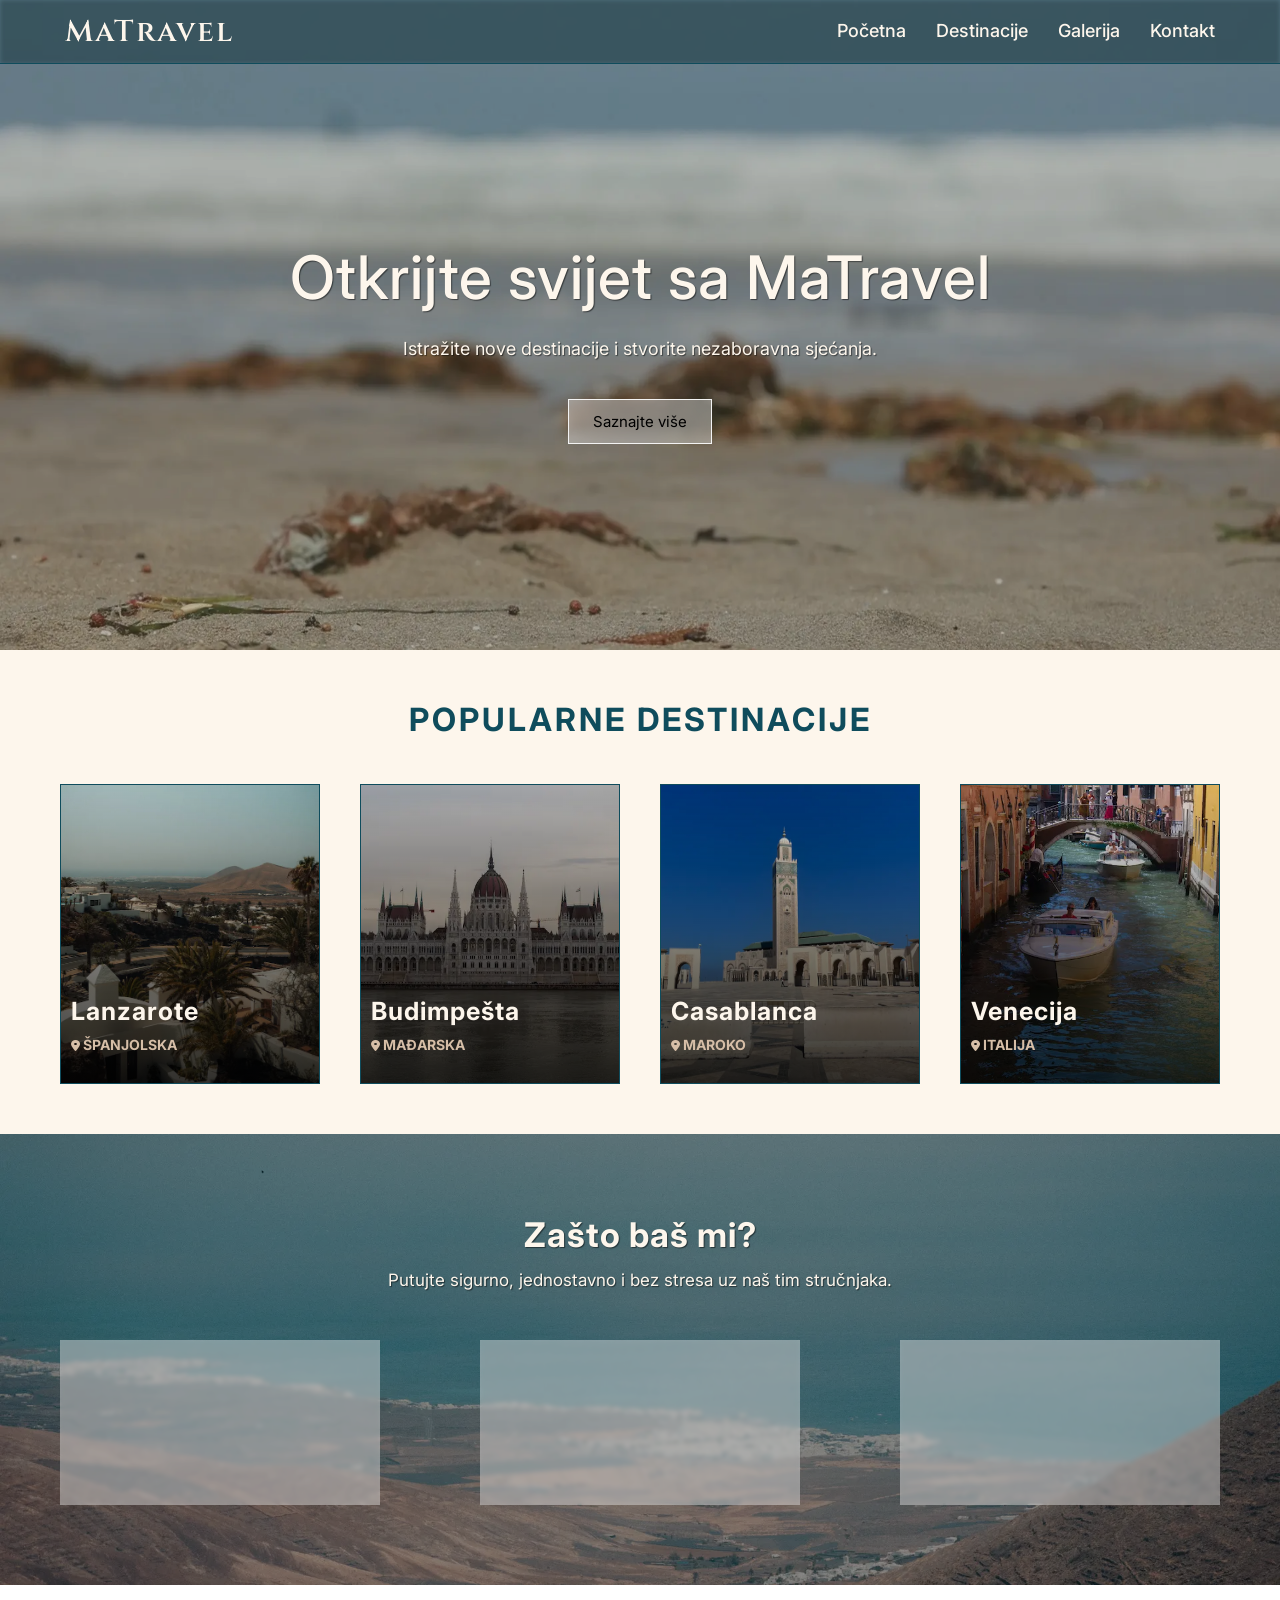
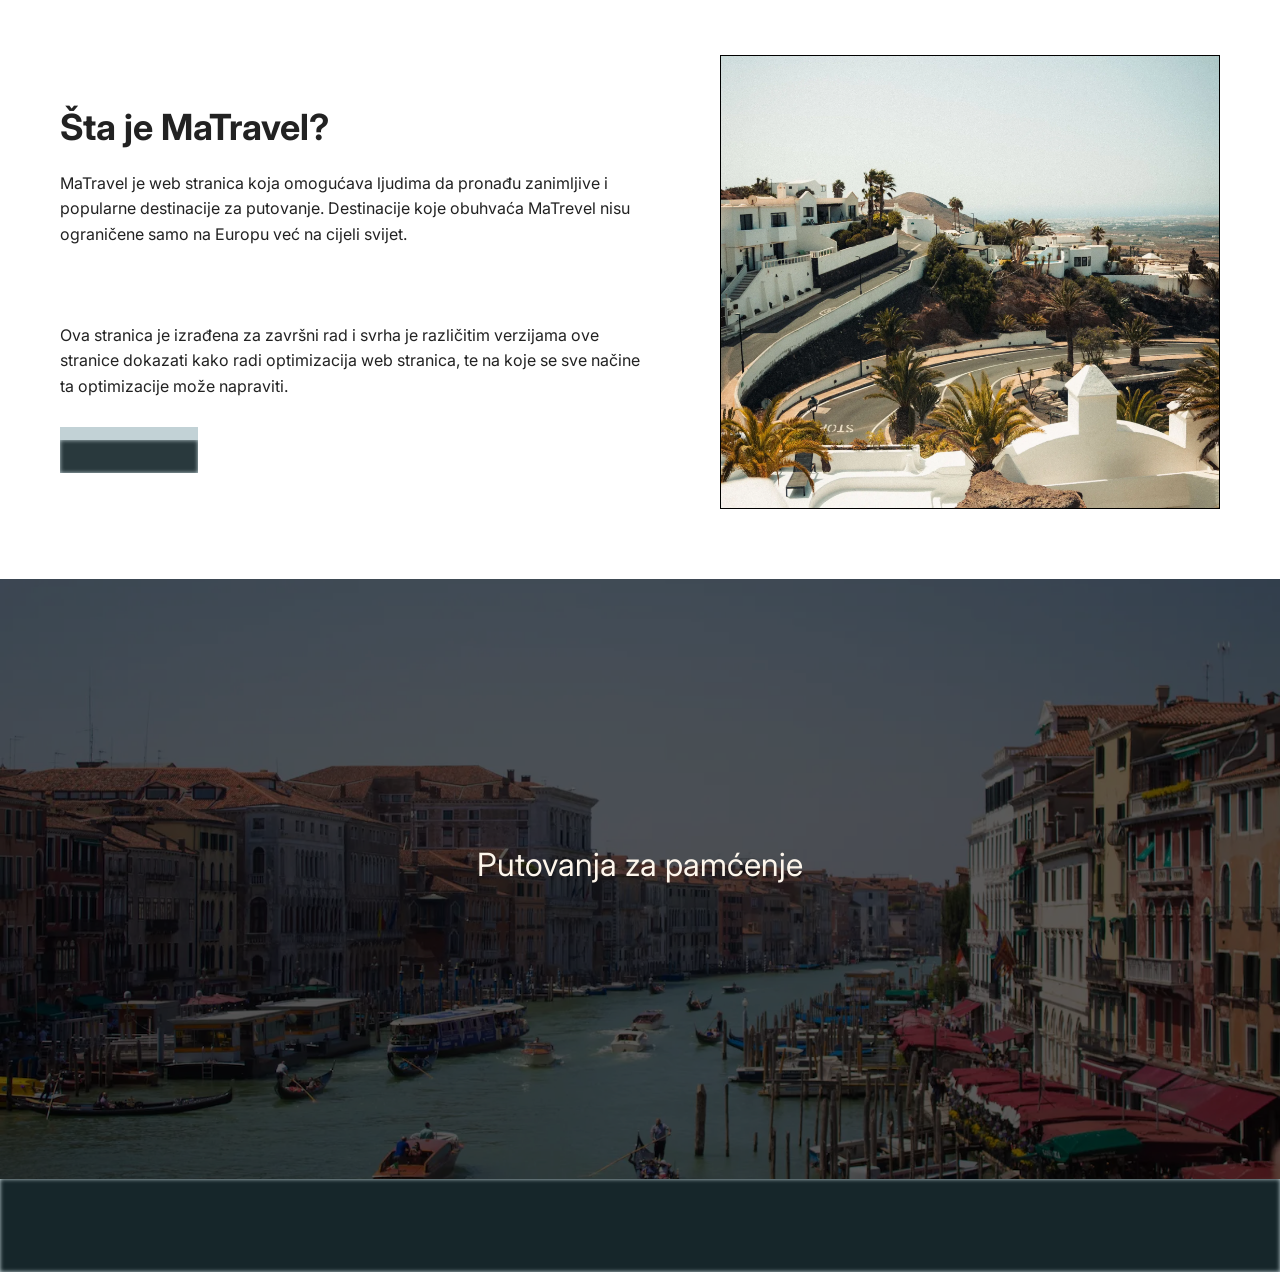
==== commit eb327162: "fewfewf" ====
--- a/index.html
+++ b/index.html
@@ -6,7 +6,7 @@
     <meta name="description" content="MaTravel je web stranica napravljena za izradu završnog rada. Smisao stranice je da predstavlja agenciju za putovanja kako bih pomoću različitih verzija pokazao optimizaciju stranice.">
     <title>MaTrevel - destinacije i putovanja</title>
     <meta name="author" content="Mateo Ćorković">
-    <link rel="stylesheet" href="izgledMINI.min.css">
+    <link rel="stylesheet" href="izgled.css">
     <link rel="preload" as="font" href="Interfont.woff2" type="font/woff2" crossorigin>
     <link rel="preload" as="font" href="Cinzelfont.woff2" type="font/woff2" crossorigin>
     <link rel="preload" as="style" href="https://cdnjs.cloudflare.com/ajax/libs/font-awesome/6.5.0/css/all.min.css" onload="this.onload=null;this.rel='stylesheet'">
@@ -46,32 +46,57 @@
         <div class="container">
             <h2>Popularne destinacije</h2>
             <div class="karticepolozaj">
-                <a href="destinacije.html" class="kartica lanzarote skriveno">
-                    <img class="zoom" src="slike/lanzarote/lanzarote.webp" srcset="slike/lanzarote/lanzarotemobitel.webp 600w, slike/lanzarote/lanzarote.webp 1280w" sizes="(max-width:768px) 100vw, 25vw" alt="Pogled sa vrha otoka Lanzarote" loading="lazy">
+                <a href="destinacije.html" class="kartica skriveno">
+                    <img class="zoom" src="slike/lanzarote/lanzarote1200.webp" 
+                    srcset="slike/lanzarote/lanzarote700.webp 700w, 
+                            slike/lanzarote/lanzarote800.webp 800w,
+                            slike/lanzarote/lanzarote1000.webp 1000w,
+                            slike/lanzarote/lanzarote1200.webp 1200w"
+                    sizes="(max-width:768px) 100vw, 25vw" 
+                    alt="Pogled sa vrha otoka Lanzarote" 
+                    loading="lazy">
                     <div class="tamnije"></div>
                     <div class="karticasadrzaj">
                         <h3>Lanzarote</h3>
                         <h4><i class="fa-solid fa-location-dot"></i> Španjolska</h4>
                     </div>
                 </a>
-                <a href="destinacije.html" class="kartica budimpesta skriveno2">
-                    <img class="zoom" src="slike/budimpesta/budimpesta.webp" srcset="slike/budimpesta/budimpestamobitel.webp 600w, slike/budimpesta/budimpesta.webp 1920w" sizes="(max-width:768px) 100vw, 25vw" alt="Budimpešta" loading="lazy">
+                <a href="destinacije.html" class="kartica skriveno2">
+                    <img class="zoom" src="slike/budimpesta/budimpesta1200.webp" 
+                    srcset="slike/budimpesta/budimpesta700.webp 700w, 
+                            slike/budimpesta/budimpesta800.webp 800w, 
+                            slike/budimpesta/budimpesta1000.webp 1000w,
+                            slike/budimpesta/budimpesta1200.webp 1200w" 
+                    sizes="(max-width:768px) 100vw, 25vw" 
+                    alt="Budimpešta" loading="lazy">
                     <div class="tamnije"></div>
                     <div class="karticasadrzaj">
                         <h3>Budimpešta</h3>
                         <h4><i class="fa-solid fa-location-dot"></i> Mađarska</h4>
                     </div>
                 </a>
-                <a href="destinacije.html" class="kartica casablanca skriveno">
-                    <img class="zoom" src="slike/casablanca/casablanca.webp" srcset="slike/casablanca/casablancamobitel.webp 600w, slike/casablanca/casablanca.webp 1440w" sizes="(max-width:768px) 100vw, 25vw" alt="Casablanca" loading="lazy">
+                <a href="destinacije.html" class="kartica skriveno">
+                    <img class="zoom" src="slike/casablanca/casablanca1200.webp" 
+                    srcset="slike/casablanca/casablanca700.webp 700w,
+                            slike/casablanca/casablanca800.webp 800w, 
+                            slike/casablanca/casablanca1000.webp 1000w,   
+                            slike/casablanca/casablanca1200.webp 1200w" 
+                    sizes="(max-width:768px) 100vw, 25vw" 
+                    alt="Casablanca" loading="lazy">
                     <div class="tamnije"></div>
                     <div class="karticasadrzaj">
                         <h3>Casablanca</h3>
                         <h4><i class="fa-solid fa-location-dot"></i> Maroko</h4>
                     </div>
                 </a>
-                <a href="destinacije.html" class="kartica venecija skriveno2">
-                    <img class="zoom" src="slike/venecija/venecija.webp" srcset="slike/venecija/venecijamobitel.webp 600w, slike/venecija/venecija.webp 1920w" sizes="(max-width:768px) 100vw, 25vw" alt="Venecija" loading="lazy">
+                <a href="destinacije.html" class="kartica skriveno2">
+                    <img class="zoom" src="slike/venecija/venecija.webp" 
+                    srcset="slike/venecija/venecija700.webp 700w, 
+                            slike/venecija/venecija800.webp 800w,
+                            slike/venecija/venecija1000.webp 1000w,
+                            slike/venecija/venecija1200.webp 1200w" 
+                    sizes="(max-width:768px) 100vw, 25vw" 
+                    alt="Venecija" loading="lazy">
                     <div class="tamnije"></div>
                     <div class="karticasadrzaj">
                         <h3>Venecija</h3>
@@ -137,23 +162,58 @@
     <section class="slajdshow skriveno">
         <div class="kutijaslajd">
             <div class="slajd active">
-                <img src="slike/slajdshow/venecija.webp" loading="lazy" alt="Kanali u Veneciji">
+                <img src="slike/slajdshow/venecija1920.webp"
+                srcset="slike/slajdshow/venecija800.webp 800w, 
+                        slike/slajdshow/venecija1000.webp 1000w, 
+                        slike/slajdshow/venecija1200.webp 1200w, 
+                        slike/slajdshow/venecija1600.webp 1600w, 
+                        slike/slajdshow/venecija1920.webp 1920w" 
+                sizes="100vw"
+                loading="lazy" alt="Kanali u Veneciji">
                 <div class="poruka">Putovanja za pamćenje</div>
             </div>
             <div class="slajd">
-                <img src="slike/slajdshow/verona.webp" loading="lazy" alt="Zgrade grada Verona">
+                <img src="slike/slajdshow/verona1920.webp"
+                srcset="slike/slajdshow/verona800.webp 800w, 
+                        slike/slajdshow/verona1000.webp 1000w, 
+                        slike/slajdshow/verona1200.webp 1200w, 
+                        slike/slajdshow/verona1600.webp 1600w, 
+                        slike/slajdshow/verona1920.webp 1920w" 
+                sizes="100vw"
+                loading="lazy" alt="Zgrade grada Verona">
                 <div class="poruka">Neka avantura počne</div>
             </div>
             <div class="slajd">
-                <img src="slike/slajdshow/lanzarote3.webp" loading="lazy" alt="Pogled sa vrha otoka Lanzarote">
+                <img src="slike/slajdshow/lanzarote31920.webp" 
+                srcset="slike/slajdshow/lanzarote3800.webp 800w, 
+                        slike/slajdshow/lanzarote31000.webp 1000w, 
+                        slike/slajdshow/lanzarote31200.webp 1200w, 
+                        slike/slajdshow/lanzarote31600.webp 1600w, 
+                        slike/slajdshow/lanzarote31920.webp 1920w" 
+                sizes="100vw"
+                loading="lazy" alt="Pogled sa vrha otoka Lanzarote">
                 <div class="poruka">Istraži svijet</div>
             </div>
             <div class="slajd">
-                <img src="slike/slajdshow/kamenje.webp" loading="lazy" alt="Kamenje i litice na Lanzaroteu">
+                <img src="slike/slajdshow/kamenje1920.webp" 
+                srcset="slike/slajdshow/kamenje800.webp 800w, 
+                        slike/slajdshow/kamenje1000.webp 1000w, 
+                        slike/slajdshow/kamenje1200.webp 1200w, 
+                        slike/slajdshow/kamenje1600.webp 1600w, 
+                        slike/slajdshow/kamenje1920.webp 1920w" 
+                sizes="100vw"
+                loading="lazy" alt="Kamenje i litice na Lanzaroteu">
                 <div class="poruka">Putovanja za pamćenje</div>
             </div>
             <div class="slajd">
-                <img src="slike/slajdshow/zagreb.webp" loading="lazy" alt="Centar grada Zagreba">
+                <img src="slike/slajdshow/zagreb1920.webp"
+                srcset="slike/slajdshow/zagreb800.webp 800w, 
+                        slike/slajdshow/zagreb1000.webp 1000w, 
+                        slike/slajdshow/zagreb1200.webp 1200w, 
+                        slike/slajdshow/zagreb1600.webp 1600w, 
+                        slike/slajdshow/zagreb1920.webp 1920w" 
+                sizes="100vw"
+                loading="lazy" alt="Centar grada Zagreba">
                 <div class="poruka">Neka avantura počne</div>
             </div>
         </div>
--- a/izgled.css
+++ b/izgled.css
@@ -0,0 +1,864 @@
+* {
+    margin: 0;
+    padding: 0;
+    box-sizing: border-box;
+}
+@font-face {
+    font-family: "Inter";
+    src: url("Interfont.woff2") format("woff2");
+    font-weight: 100 900;
+    font-style: normal;
+    font-display: swap;
+}
+@font-face {
+    font-family: "Cinzel";
+    src: url("Cinzelfont.woff2") format("woff2");
+    font-weight: 400 900;
+    font-style: normal;
+    font-display: swap;
+}
+
+body {
+    font-family: "Inter", sans-serif;
+    color: #222;
+    font-display: swap;
+}
+
+.container {
+    max-width: 1200px;
+    margin: 0 auto;
+    padding: 0 20px;
+}
+.navbar {
+    width: 100%;
+    position: absolute;
+    top: 0;
+    left: 0;
+    z-index: 5;
+    color: #fdf6ec;
+    backdrop-filter: blur(2px) brightness(0.7);
+    background: rgba(15, 76, 92, 0.25);
+    border-bottom: 1px solid #0f4c5c;
+}
+.navbar .container {
+    display: flex;
+    justify-content: space-between;
+    align-items: center;
+    padding: 0 25px;
+}
+
+.logo {
+    font-family: "Cinzel", serif;
+    font-weight: 600;
+    font-size: 30px;
+    letter-spacing: 2px;
+    text-decoration: none;
+    color: #fdf6ec;
+}
+
+.navigacija {
+    display: flex;
+    gap: 30px;
+    font-family: "Inter", sans-serif;
+    font-weight: 500;
+}
+
+.navigacija a {
+    color: #fdf6ec;
+    text-decoration: none;
+    font-size: 18px;
+    transition: 0.4s;
+    border-bottom: 2px solid transparent;
+    padding: 20px 0;
+}
+
+.navigacija a:hover {
+    color: #e9c46a;
+    border-bottom: 2px solid #e9c46a;
+}
+.navigacija a.active{
+    border-bottom: 2px solid #e9c46a;
+}
+
+.hamburger {
+    display: none;
+    font-size: 32px;
+    color: #fdf6ec;
+    cursor: pointer;
+}
+
+footer {
+    position: relative;
+    z-index: 10;
+    width: 100%;
+    backdrop-filter: blur(2px) brightness(0.1);
+    background: rgba(15, 76, 92, 0.25);
+    border-top: 1px solid #0f4c5c;
+    color: #fdf6ec;
+    text-align: center;
+    padding: 25px 0px;
+    font-family: "Cinzel", serif;
+    font-weight: 600;
+    letter-spacing: 2px;
+}
+
+footer p {
+    font-size: 15px;
+}
+
+.pocetna{
+    position: relative;
+    overflow: hidden;
+    height: 650px;
+    display: flex;
+    align-items: center;
+    justify-content: center;
+}
+.pozadinaplaza{
+    position: absolute;
+    width: 100%;
+    height: 100%;
+    object-fit: cover;
+    top: 0;
+    left: 0;
+    z-index: 1;
+}
+.overlay{
+    position: absolute;
+    width: 100%;
+    height: 100%;
+    top: 0;
+    left: 0;
+    z-index: 2;
+    background: rgba(48, 48, 28, 0.315);
+}
+.odjeljak{
+    position: relative;
+    z-index: 3;
+    color: #FDF6EC;
+    
+    max-width: 1050px;
+    text-align: center;
+}
+.odjeljak h1{
+    font-size: 60px;
+    margin-bottom: 25px;
+    text-shadow: 1px 1px 1px rgba(0,0,0,0.5);
+}
+.odjeljak p{
+    font-size: 18px;
+    margin-bottom: 40px;
+    text-shadow: 1px 1px 1px rgba(0,0,0,0.5);
+    text-align: center;
+}
+.odjeljakgumb{
+    display: inline-block;
+    padding: 12px 24px;
+    background-color: #FDF6EC;
+    color: black;
+    font-size: 15px;
+    text-decoration: none;
+    cursor: pointer;
+    backdrop-filter: blur(22px) brightness(0.7);
+    background: rgba(255, 255, 255, 0.4);
+    border: 1px solid #f3f3f3;
+    text-decoration: none;
+}
+.odjeljakgumb:hover{
+    background-color: #e9c46a;
+    color: black;
+    transition: 0.5s;
+    backdrop-filter: blur(2px) brightness(1);
+    background: rgba(92, 87, 15, 0.25);
+    border: 1px solid #e9c46a;
+    text-decoration: none;
+}
+
+.destinacije{
+    padding: 50px 0;
+    background-color: #FDF6EC;
+    text-align: center;
+    
+}
+
+.destinacije h2{
+    font-size: 32px;
+    color: #0f4c5c;
+    margin-bottom: 45px;
+    letter-spacing: 3px;
+    text-transform: uppercase;
+}
+
+.karticepolozaj{
+    display: flex;
+    justify-content: space-between;
+    gap: 30px;
+    flex-wrap: wrap;
+}
+.kartica{
+    width: 260px;
+    height: 300px;
+    border: 1px solid #0f4c5c;
+    overflow: hidden;
+    position: relative;
+    display: flex;
+    align-items: flex-end;
+    color: #FDF6EC;
+    cursor: pointer;
+    text-decoration: none;
+}
+.tamnije{
+    position: absolute;
+    inset: 0;
+    background: linear-gradient(
+        to top,
+        rgba(0,0,0,0.8),
+        rgba(0,0,0,0.1));
+    z-index: 1;
+}
+.karticasadrzaj{
+    position: relative;
+    padding: 30px 10px;
+    z-index: 2;
+    text-align: left;
+}
+.zoom{
+    position: absolute;
+    inset: 0;
+    width: 100%;
+    height: 100%;
+    object-fit: cover;
+    display: block;
+    transition: transform 0.5s ease;
+    z-index: 0;
+}
+.karticasadrzaj h3{
+    font-size: 25px;
+    padding-bottom: 10px;
+    letter-spacing: 1px;
+}
+
+.karticasadrzaj h4{
+    font-size: 14px;
+    text-transform: uppercase;
+    color: #d6bea7;
+}
+.karticasadrzaj i{
+    font-size: 12px;
+    color: #d6bea7;
+}
+.karticasadrzaj{
+    transition: transform 0.3s ease;
+}
+.kartica:hover .karticasadrzaj{
+    transform: translateY(-6px);
+}
+.kartica:hover .tamnije{
+    background: linear-gradient(
+        to top,
+        rgba(0,0,0,0.9),
+        rgba(0,0,0,0.35)
+    );
+}
+.kartica:hover .zoom{
+    transform: scale(1.10);
+}
+
+.zoom{
+    position: absolute;
+    inset: 0;
+    background-size: cover;
+    background-position: center;
+    background-repeat: no-repeat;
+    transition: transform 0.5s ease;
+    z-index: 0;
+}
+
+.zastobasmi{
+    background-image: url("slike/zastobasmi.webp");
+    position: relative;
+    padding: 80px 0;
+    color: #FDF6EC;
+    text-align: center;
+    background-size: cover;
+    background-position: center 50%;
+    background-repeat: no-repeat;
+}
+.naslovzastobasmi{
+    margin-bottom: 50px;
+}
+.zastobasmi::before{
+    content: "";
+    position: absolute;
+    inset: 0;
+    background: rgba(17, 17, 11, 0.493);
+}
+.naslovzastobasmi h2{
+    font-size: 34px;
+    margin-bottom: 15px;
+    letter-spacing: 1px;
+    text-shadow: 1px 1px 1px rgba(0,0,0,0.5);
+}
+.naslovzastobasmi p{
+    font-size: 17px;
+    color: #FDF6EC;
+    text-shadow: 1px 1px 1px rgba(0,0,0,0.5);
+}
+.zastobasmi .container{
+    position: relative;
+    z-index: 2;
+}
+
+.karticezasto{
+    display: flex;
+    justify-content: space-between;
+    gap: 30px;
+}
+.karticazasto{
+    flex: 1;
+    max-width: 320px;
+    padding: 35px 25px;
+    transition: 0.5s ease;
+    color: black;
+    backdrop-filter: blur(2px) brightness(0.9);
+    background: rgba(255, 255, 255, 0.4);
+    border: 1px solid #FDF6EC;
+}
+.karticazasto:hover{
+    color: #FDF6EC;
+    backdrop-filter: blur(2px) brightness(1);
+    background: rgba(15, 76, 92, 0.25);
+    border: 1px solid #0f4c5c;
+    transition: 0.5s ease;
+}
+.karticazasto p{
+    padding-top: 10px;
+}
+.prazno{
+    margin-top: 60px;
+}
+
+.slajdshow{
+    width: 100%;
+    height: 600px;
+    overflow: hidden;
+    position: relative;
+    contain: size layout paint;
+}
+
+.kutijaslajd{
+    width: 100%;
+    height: 600px;
+    position: relative;
+    contain: layout paint;
+}
+
+.slajd{
+    height: 100%;
+    width: 100%;
+    position: absolute;
+    inset: 0;
+    opacity: 0;
+    transition: opacity 0.8s ease;
+}
+.slajd.active{
+    opacity: 1;
+}
+.slajd::before{
+    content: "";
+    position: absolute;
+    inset: 0;
+    background: rgba(0,0,0,0.4);
+    z-index: 1;
+}
+
+.slajd img{
+    object-fit: cover;
+    width: 100%;
+    height: 600px;
+    display: block;
+    transform: scale(1.05);
+    transition: transform 1s ease;
+    
+}
+.slajd.active img{
+    transform: scale(1);
+}
+.poruka{
+    position: absolute;
+    inset: 0;
+    z-index: 2;
+    background: rgba(0,0,0,0.4);
+    font-size: 32px;
+    display: flex;
+    justify-content: center;
+    align-items: center;
+    color: #FDF6EC; 
+    padding-bottom: 30px;
+}
+
+.skriveno{
+    opacity: 0;
+    transform: translateY(50px);
+    transition: all 1s ease;
+}
+.skriveno2{
+    opacity: 0;
+    transform: translateY(-50px);
+    transition: all 1s ease;
+}
+.pokazi{
+    opacity: 1;
+    transform: translateY(0);
+}
+.opcenito{
+    display: flex;
+    align-items: center;
+    justify-content: space-between;
+    padding: 70px 0px;
+}
+.opcenitotekst{
+    width: 50%;
+}
+.opcenito h2{
+    font-size: 36px;
+    margin-bottom: 22px;
+}
+.opcenito p{
+    font-size: 16px;
+    line-height: 1.6;
+    margin-bottom: 12px;
+}
+.opcenitoslika {
+    width: 50%;
+    display: flex;
+    justify-content: right;
+    align-items: right;
+}
+.opcenitoslika img{
+    width: 90%;
+    max-width: 500px;
+    border: 1px solid black;
+    object-fit: contain;
+}
+.gumbklasa{
+        margin-top: 40px;
+}
+
+.opcenito .gumb{
+    padding: 12px 24px;
+    border: none;
+    color: #FDF6EC;
+    font-size: 15px;
+    text-decoration: none;
+    cursor: pointer;
+    backdrop-filter: blur(2px) brightness(0.2);
+    background: rgba(15, 76, 92, 0.25);
+    border: 1px solid #0f4c5c;
+
+    
+    
+
+}
+.opcenito .gumb:hover{
+    background-color: #e9c46a;
+    color: black;
+    transition: 0.5s;
+    
+    text-decoration: none;
+    backdrop-filter: blur(2px) brightness(0.7);
+    background: rgba(122, 116, 23, 0.5);
+    border: 1px solid #e9c46a;
+
+}
+img, video{
+    max-width: 100%;
+    height: auto;
+}
+video{
+    pointer-events: none;
+}
+
+
+.tamnija{
+    backdrop-filter: blur(2px) brightness(0.32);
+    background-color: rgb(62, 87, 98);
+    border-bottom: 1px solid #0f4c5c;
+}
+.destinacijeskrol{
+    display: flex;
+    align-items: center;
+    justify-content: space-between;
+    height: 404px;
+    gap: 1px;
+}
+.destinacijaslika{
+    flex: 1;
+    height: 350px;
+    background-size: cover;
+    background-position: center;
+    border: 1px solid black;
+    position: relative;
+    overflow: hidden;
+}
+.destinacijaslika::before{
+    content: "";
+    position: absolute;
+    inset: 0;
+}
+.destinacijaslika:hover::before{
+    background: linear-gradient(
+        to top,
+        rgba(0,0,0,0.5),
+        rgba(0,0,0,0.1));
+}
+
+.destinacijatekst{
+    flex: 1;
+    
+}
+.okvir{
+    height: 350px;
+    border: 1px solid black;
+    padding: 30px;
+}
+
+.gumbdestinacije{
+    display: inline-block;
+    padding: 12px 24px;
+    background-color: #FDF6EC;
+    color: #FDF6EC;
+    font-size: 15px;
+    text-decoration: none;
+    cursor: pointer;
+    backdrop-filter: blur(22px) brightness(0.7);
+    background: #0f4c5c;
+    border: 1px solid black;
+    text-decoration: none;
+}
+.gumbdestinacije:hover{
+    background-color: #e9c46a;
+    color: black;
+    transition: 0.5s;
+    backdrop-filter: blur(2px) brightness(1);
+    background: rgba(92, 87, 15, 0.25);
+    border: 1px solid #e9c46a;
+    text-decoration: none;
+}
+.destinacijatekst h2{
+    font-size: 32px;
+    margin-bottom: 10px;
+}
+.destinacijatekst h4{
+    font-size: 16px;
+    margin-bottom: 20px;
+    text-transform: uppercase;
+    color:#0f4c5c;
+}
+.destinacijatekst h3{
+    font-size: 18px;
+    margin-bottom: 10px;
+    letter-spacing: 1px;
+}
+.destinacijatekst p{
+    padding-bottom: 20px;
+}
+.info{
+    display: flex;
+    justify-content: space-between;
+    align-items: center;
+    
+}
+.reverse{
+    flex-direction: row-reverse;
+}
+.lanzarote:hover{
+    background-image: url("slike/lanzarote/lanzarote2.webp");
+    transition: 0.5s ease-in-out;
+}
+.budimpesta:hover{
+    background-image: url("slike/budimpesta/budimpesta2.webp");
+    transition: 0.5s ease-in-out;
+}
+.venecija:hover{
+    background-image: url("slike/venecija/IMG_3850.webp");
+    transition: 0.5s ease-in-out;
+}
+h1{
+    padding-top: 35px;
+    letter-spacing: 1px;
+    font-size: 36px;
+    font-weight: 500;
+}
+
+.galerijaslika{
+    display: grid;
+    grid-template-columns: repeat(3, 1fr);
+    grid-auto-rows: 270px;
+    gap: 2px;
+    margin-top: 20px;
+    margin-bottom: 30px;
+}
+.karticaugaleriji{
+    position: relative;
+    overflow: hidden;
+}
+.karticaugaleriji img {
+    width: 100%;
+    height: 100%;
+    border: 1px solid black;
+    object-fit: cover;
+    transition: transform 0.3s ease;
+    cursor: pointer;
+}
+.karticaugaleriji img:hover{
+    transform: scale(1.05);
+    border: 1px solid black;
+    
+}
+.karticaugaleriji.duplo{
+    grid-row: span 2;
+}
+
+
+.kontakt{
+    display: grid;
+    grid-template-columns: 1.6fr 1fr;
+    gap: 60px;
+    margin-top: 150px;
+    margin-bottom: 40px;
+    border: 1px solid black;
+    background-color: #d6bea754;
+}
+.kontaktlijevo{
+    padding: 30px;
+}
+.kontaktdesno{
+    padding: 20px;
+}
+.forma{
+    display: flex;
+    flex-direction: column;
+    gap: 10px;
+    width: 100%;
+}
+.forma input{
+    padding: 10px;
+    border: 1px solid black;
+    outline: none;
+}
+.forma textarea{
+    padding: 10px;
+    border: 1px solid black;
+    outline: none;
+}
+.pedesetposto{
+    display: flex;
+    gap: 10px;
+}
+.unutrasnjost{
+    display: flex;
+    flex-direction: column;
+    flex: 1;
+}
+.forma button{
+    padding: 12px 24px;
+    border: none;
+    color: #FDF6EC;
+    font-size: 15px;
+    text-decoration: none;
+    cursor: pointer;
+    backdrop-filter: blur(2px) brightness(0.2);
+    background: rgba(15, 76, 92, 0.25);
+    border: 1px solid #0f4c5c;
+}
+.forma button:hover{
+    background-color: #e9c46a;
+    color: black;
+    transition: 0.5s;
+    backdrop-filter: blur(2px) brightness(1);
+    background: rgba(92, 87, 15, 0.25);
+    border: 1px solid #ccab57;
+    text-decoration: none;
+}
+.infokontakt{
+    font-size: 18px;
+    padding-top: 60px;
+    padding-bottom: 50px;
+}
+.infokontakt i {
+    font-size: 30px;
+    padding-right: 20px;
+}
+.kontaktinfo h3{
+    font-size: 23px;
+    padding-top: 20px;
+    padding-bottom: 40px;
+    color: #0f4c5c;
+}
+.kontaktinfo h2{
+    font-size: 30px;
+    letter-spacing: 1px;
+}
+.drustvenemreze i{
+    font-size: 30px;
+    padding-right: 10px;
+}
+html{
+    scroll-behavior: smooth;
+}
+@media (max-width: 1270px) {
+    .container{
+        padding: 0 20px;
+    }
+    .karticepolozaj{
+        justify-content: center;
+    }
+    .kartica{
+        width: calc(50% - 20px);
+    }
+    .galerijaslika{
+        grid-auto-rows: 200px;
+    }
+    .infokontakt{
+        padding-top: 40px;
+        padding-bottom: 40px;
+    }
+    .kontakt{
+        gap: 10px;
+    }
+
+}
+
+@media (max-width: 768px) {
+    .navbar .container{
+        padding: 10px 20px;
+    }
+    .hamburger {
+        display: block;
+        font-size: 30px;
+        cursor: pointer;
+        z-index: 5;
+    }
+    .navigacija {
+        position: absolute;
+        left: 0;
+        top: 100%;
+        right: 0;
+        flex-direction: column;
+        background: rgba(15, 76, 92, 0.95);
+        backdrop-filter: blur(10px);
+        overflow: hidden;
+        max-height: 0;
+        transition: max-height 0.4s ease;
+        
+    }
+
+    .navigacija a {
+        padding: 15px;
+        text-align: center;
+        width: 100%;
+        
+    }
+
+    .navigacija.active {
+        max-height: 500px;
+        position: fixed;
+        gap: 20px;
+        background: rgb(62, 87, 98);
+    }
+    .pocetna{
+        height: 450px;
+    }
+    .slajdshow{
+        height: 480px;
+    }
+    .slajd{
+        height: 480px;
+    }
+    .odjeljak{
+        margin-top: 60px;
+    }
+    .odjeljak h1{
+        font-size: 38px;
+    }
+    .odjeljak p{
+        font-size: 16px;
+    }
+    .kartica{
+        width: 90%;
+    }
+    .karticazasto{
+        flex-direction: column;
+        align-items: center;
+        max-width: 100%;
+    }
+    .opcenito{
+        flex-direction: column;
+        text-align: center;
+        gap: 30px;
+    }
+    .opcenitoslika{
+        display: none;
+    }
+    .opcenitotekst{
+        text-align: left;
+        width: 90%;
+    }
+    .naslovzastobasmi{
+        margin-bottom: 15px;
+    }
+    .karticezasto{
+        flex-direction: column;
+        align-items: center;
+        gap: 10px;
+        
+    }
+    .karticazasto{
+        width: 90%;
+
+    }
+    .destinacijeskrol{
+        flex-direction: column;
+        margin-top: 15px;
+        height: auto;
+        margin-bottom: 15px;
+    }
+    .destinacijaslika{
+        display: none;
+    }
+    .okvir{
+        padding: 15px;
+        height: auto;
+    }
+    .galerijaslika{
+        grid-template-columns: repeat(2, 1fr);
+        grid-auto-rows: 170px;
+    }
+    .karticaugaleriji.duplo{
+        grid-row: span 2;
+    }
+    .kontakt{
+        grid-template-columns: 1fr;
+        gap:10px;
+        margin-top: 80px;
+    }
+    .pedesetposto{
+        flex-direction: column;
+    }
+    .forma{
+        padding: 0 10px 0 10px;
+    }
+    .infokontakt{
+        padding:  7px 0 7px 0;
+    }
+    .kontaktlijevo{
+        padding: 20px 30px 0px 30px;
+    }
+    .kontaktinfo h3{
+        padding-bottom: 10px;
+    }
+    .zastobasmi{
+        background-image: url("slike/zastobasmimobitel.webp");
+    }
+}
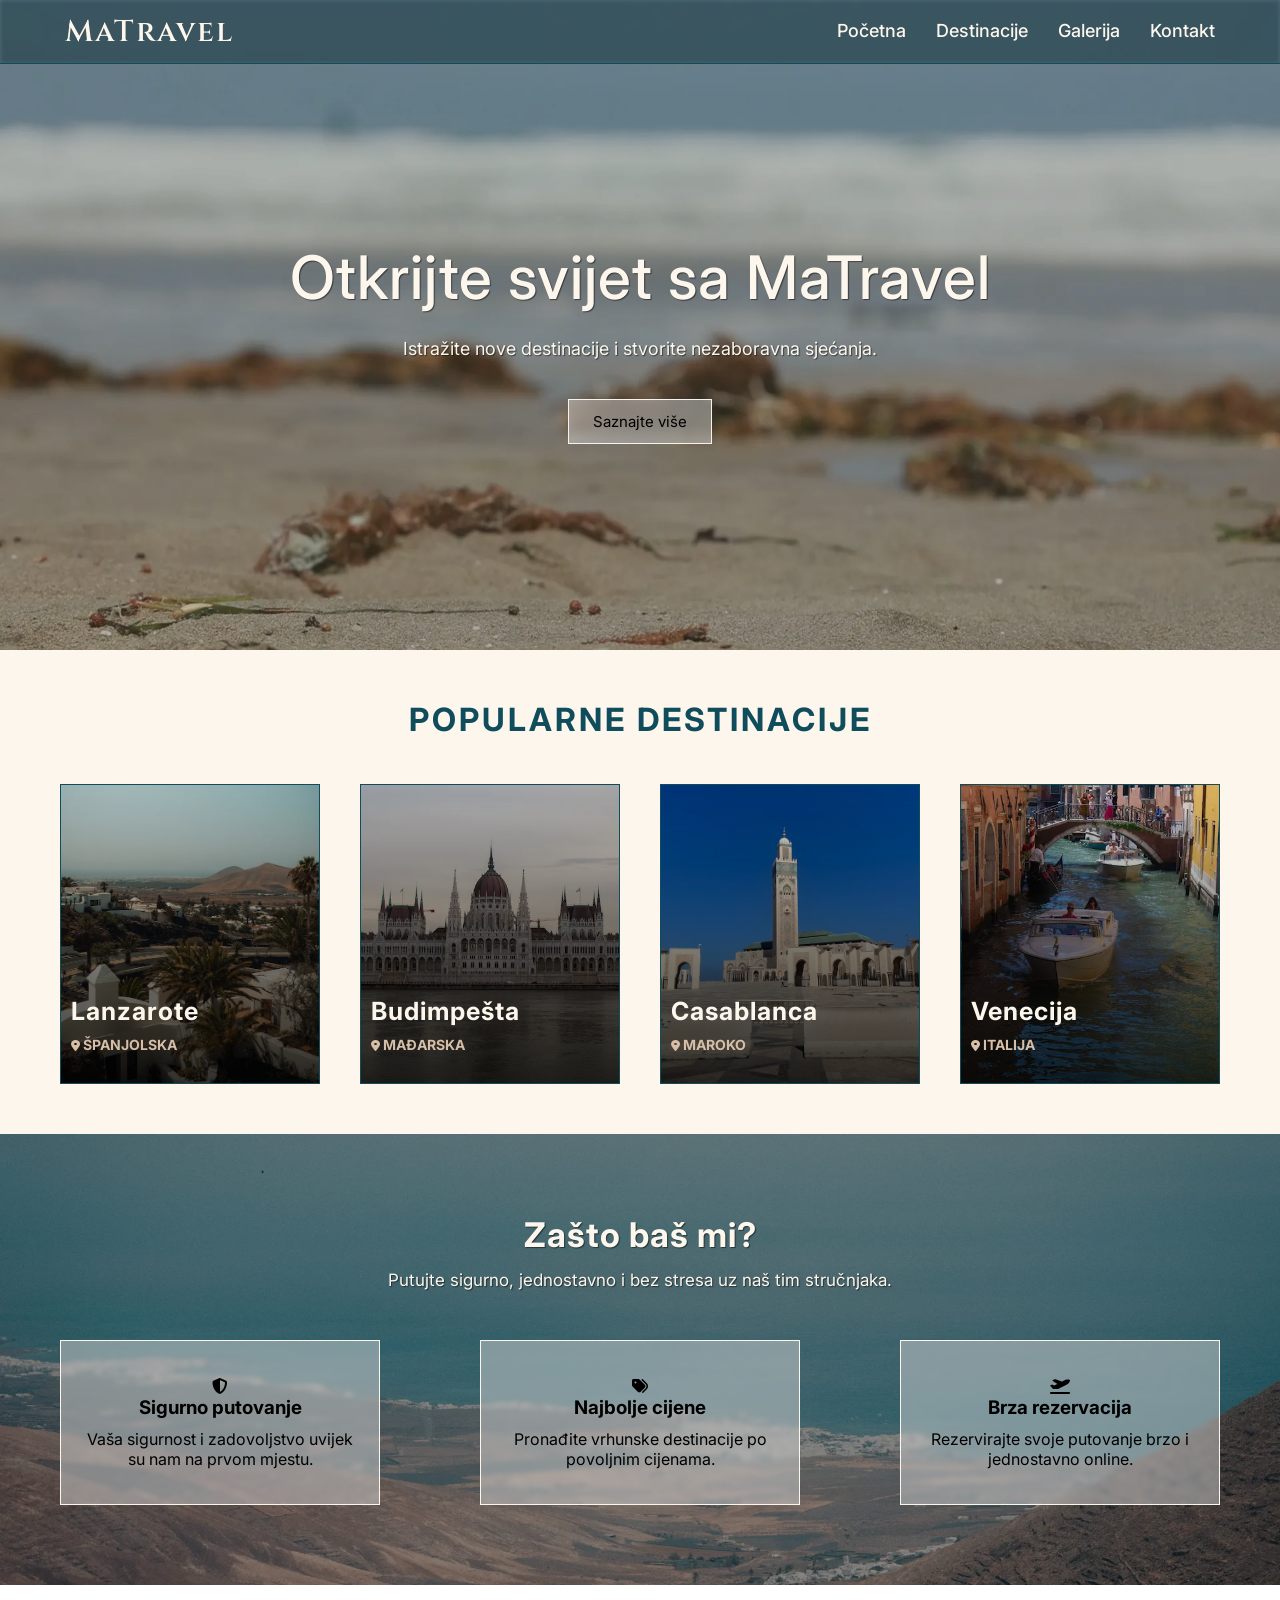
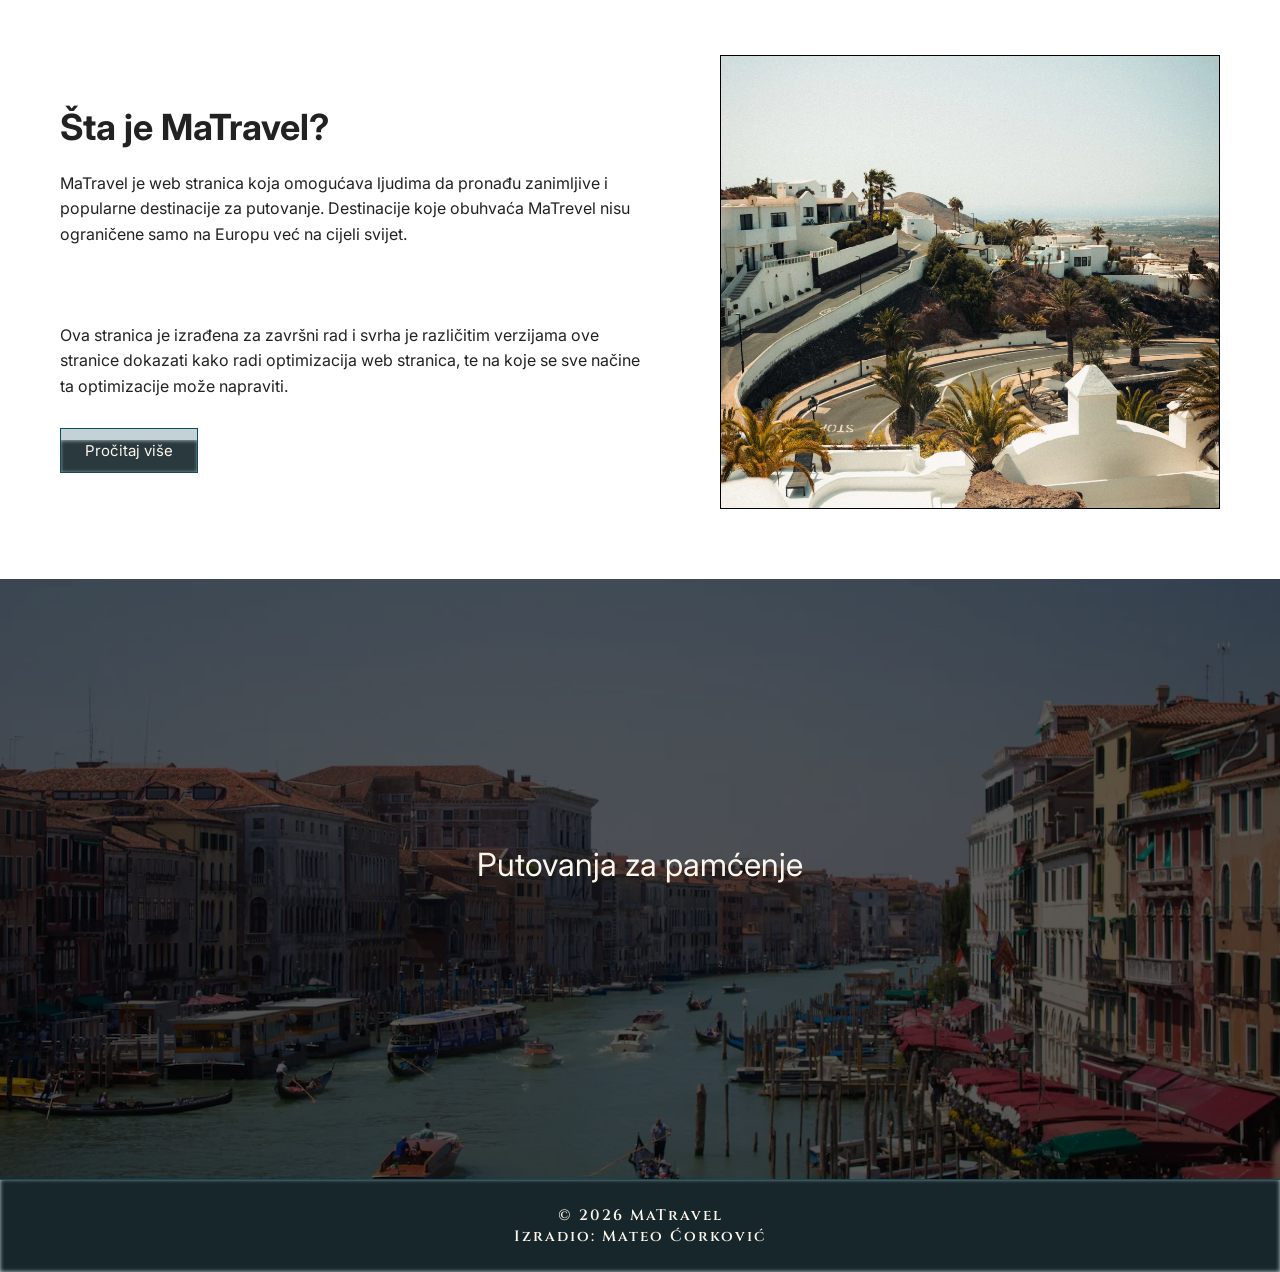
==== commit 0d25761d: "dsvdsvds" ====
--- a/index.html
+++ b/index.html
@@ -6,7 +6,7 @@
     <meta name="description" content="MaTravel je web stranica napravljena za izradu završnog rada. Smisao stranice je da predstavlja agenciju za putovanja kako bih pomoću različitih verzija pokazao optimizaciju stranice.">
     <title>MaTrevel - destinacije i putovanja</title>
     <meta name="author" content="Mateo Ćorković">
-    <link rel="stylesheet" href="izgled.css">
+    <link rel="stylesheet" href="izgledMINI.min.css">
     <link rel="preload" as="font" href="Interfont.woff2" type="font/woff2" crossorigin>
     <link rel="preload" as="font" href="Cinzelfont.woff2" type="font/woff2" crossorigin>
     <link rel="preload" as="style" href="https://cdnjs.cloudflare.com/ajax/libs/font-awesome/6.5.0/css/all.min.css" onload="this.onload=null;this.rel='stylesheet'">
--- a/izgledMINI.min.css
+++ b/izgledMINI.min.css
@@ -0,0 +1 @@
+.navigacija a.active,.navigacija a:hover{border-bottom:2px solid #e9c46a}.navbar,footer{width:100%;background:rgba(15,76,92,.25)}.destinacije,.odjeljak,.odjeljak p,footer{text-align:center}.kartica,.logo,.navigacija a,.odjeljakgumb{text-decoration:none}.naslovzastobasmi h2,.naslovzastobasmi p,.odjeljak h1,.odjeljak p{text-shadow:1px 1px 1px rgba(0,0,0,.5)}.kartica,.pocetna,.slajdshow{overflow:hidden}.navbar,.opcenito .gumb:hover{backdrop-filter:blur(2px) brightness(0.7)}.forma button:hover,.karticazasto:hover{backdrop-filter:blur(2px) brightness(1)}*{margin:0;padding:0;box-sizing:border-box}@font-face{font-family:Inter;src:url("Interfont.woff2") format("woff2");font-weight:100 900;font-style:normal;font-display:swap}@font-face{font-family:Cinzel;src:url("Cinzelfont.woff2") format("woff2");font-weight:400 900;font-style:normal;font-display:swap}body{font-family:Inter,sans-serif;color:#222;font-display:swap}.logo,footer{font-family:Cinzel,serif;font-weight:600;letter-spacing:2px}.hamburger,.logo,.navbar,.navigacija a,.odjeljak,footer{color:#fdf6ec}.container{max-width:1200px;margin:0 auto;padding:0 20px}.navbar{position:absolute;top:0;left:0;z-index:5;border-bottom:1px solid #0f4c5c}.pocetna,footer{position:relative}.navbar .container{display:flex;justify-content:space-between;align-items:center;padding:0 25px}.logo{font-size:30px}.navigacija{display:flex;gap:30px;font-family:Inter,sans-serif;font-weight:500}.navigacija a{font-size:18px;transition:.4s;border-bottom:2px solid transparent;padding:20px 0}.navigacija a:hover{color:#e9c46a}.hamburger{display:none;font-size:32px;cursor:pointer}.odjeljakgumb,footer p{font-size:15px}footer{z-index:10;backdrop-filter:blur(2px) brightness(0.1);border-top:1px solid #0f4c5c;padding:25px 0}.pocetna{height:650px;display:flex;align-items:center;justify-content:center}.overlay,.pozadinaplaza{position:absolute;height:100%;top:0;left:0;width:100%}.pozadinaplaza{object-fit:cover;z-index:1}.overlay{z-index:2;background:rgba(48,48,28,.315)}.odjeljak{position:relative;z-index:3;max-width:1050px}.odjeljak h1{font-size:60px;margin-bottom:25px}.odjeljak p{font-size:18px;margin-bottom:40px}.odjeljakgumb{display:inline-block;padding:12px 24px;background-color:#fdf6ec;color:#000;cursor:pointer;backdrop-filter:blur(22px) brightness(0.7);background:rgba(255,255,255,.4);border:1px solid #f3f3f3}.gumbdestinacije:hover,.odjeljakgumb:hover{background-color:#e9c46a;color:#000;transition:.5s;backdrop-filter:blur(2px) brightness(1);background:rgba(92,87,15,.25);border:1px solid #e9c46a;text-decoration:none}.destinacije{padding:50px 0;background-color:#fdf6ec}.destinacije h2{font-size:32px;color:#0f4c5c;margin-bottom:45px;letter-spacing:3px;text-transform:uppercase}.karticepolozaj{display:flex;justify-content:space-between;gap:30px;flex-wrap:wrap}.kartica{width:260px;height:300px;border:1px solid #0f4c5c;position:relative;display:flex;align-items:flex-end;color:#fdf6ec;cursor:pointer}.slajd img,.zoom{object-fit:cover;display:block}.tamnije{position:absolute;inset:0;background:linear-gradient(to top,rgba(0,0,0,.8),rgba(0,0,0,.1));z-index:1}.zastobasmi,.zoom{background-size:cover;background-repeat:no-repeat}.karticasadrzaj{position:relative;padding:30px 10px;z-index:2;text-align:left;transition:transform .3s}.zastobasmi::before,.zoom{position:absolute;inset:0}.zoom{width:100%;height:100%;background-position:center;transition:transform .5s;z-index:0}.kutijaslajd,.slajd img,.slajdshow{width:100%;height:600px}.karticasadrzaj h3{font-size:25px;padding-bottom:10px;letter-spacing:1px}.karticasadrzaj h4{font-size:14px;text-transform:uppercase;color:#d6bea7}.karticasadrzaj i{font-size:12px;color:#d6bea7}.kartica:hover .karticasadrzaj{transform:translateY(-6px)}.kartica:hover .tamnije{background:linear-gradient(to top,rgba(0,0,0,.9),rgba(0,0,0,.35))}.kartica:hover .zoom{transform:scale(1.1)}.zastobasmi{background-image:url("slike/zastobasmi.webp");position:relative;padding:80px 0;color:#fdf6ec;text-align:center;background-position:center 50%}.naslovzastobasmi{margin-bottom:50px}.zastobasmi::before{content:"";background:rgba(17,17,11,.493)}.naslovzastobasmi h2{font-size:34px;margin-bottom:15px;letter-spacing:1px}.naslovzastobasmi p{font-size:17px;color:#fdf6ec}.zastobasmi .container{position:relative;z-index:2}.karticezasto{display:flex;justify-content:space-between;gap:30px}.karticazasto{flex:1;max-width:320px;padding:35px 25px;transition:.5s;color:#000;backdrop-filter:blur(2px) brightness(0.9);background:rgba(255,255,255,.4);border:1px solid #fdf6ec}.karticazasto:hover{color:#fdf6ec;background:rgba(15,76,92,.25);border:1px solid #0f4c5c;transition:.5s}.poruka,.slajd::before{background:rgba(0,0,0,.4)}.budimpesta:hover,.lanzarote:hover,.venecija:hover{transition:.5s ease-in-out}.karticazasto p{padding-top:10px}.prazno{margin-top:60px}.slajdshow{position:relative;contain:size layout paint}.kutijaslajd{position:relative;contain:layout paint}.destinacijaslika::before,.poruka,.slajd,.slajd::before{position:absolute;inset:0}.slajd{height:100%;width:100%;opacity:0;transition:opacity .8s}.skriveno,.skriveno2{opacity:0;transition:1s}.slajd.active{opacity:1}.slajd::before{content:"";z-index:1}.slajd img{transform:scale(1.05);transition:transform 1s}.slajd.active img{transform:scale(1)}.poruka{z-index:2;font-size:32px;display:flex;justify-content:center;align-items:center;color:#fdf6ec;padding-bottom:30px}.destinacijaslika,.karticaugaleriji{position:relative;overflow:hidden}.skriveno{transform:translateY(50px)}.skriveno2{transform:translateY(-50px)}.pokazi{opacity:1;transform:translateY(0)}.opcenito{display:flex;align-items:center;justify-content:space-between;padding:70px 0}.opcenitotekst{width:50%}.opcenito h2{font-size:36px;margin-bottom:22px}.opcenito p{font-size:16px;line-height:1.6;margin-bottom:12px}.forma button,.gumbdestinacije,.opcenito .gumb{color:#fdf6ec;font-size:15px;cursor:pointer;text-decoration:none}.opcenitoslika{width:50%;display:flex;justify-content:right;align-items:right}.opcenitoslika img{width:90%;max-width:500px;border:1px solid #000;object-fit:contain}.gumbklasa{margin-top:40px}.forma button,.opcenito .gumb{padding:12px 24px;border:1px solid #0f4c5c;backdrop-filter:blur(2px) brightness(0.2);background:rgba(15,76,92,.25)}.opcenito .gumb:hover{background-color:#e9c46a;color:#000;transition:.5s;text-decoration:none;background:rgba(122,116,23,.5);border:1px solid #e9c46a}img,video{max-width:100%;height:auto}video{pointer-events:none}.tamnija{backdrop-filter:blur(2px) brightness(0.32);background-color:#3e5762;border-bottom:1px solid #0f4c5c}.destinacijeskrol{display:flex;align-items:center;justify-content:space-between;height:404px;gap:1px}.destinacijaslika,.okvir{height:350px;border:1px solid #000}.destinacijaslika{flex:1;background-size:cover;background-position:center}.destinacijaslika::before{content:""}.destinacijaslika:hover::before{background:linear-gradient(to top,rgba(0,0,0,.5),rgba(0,0,0,.1))}.destinacijatekst{flex:1}.okvir{padding:30px}.gumbdestinacije{display:inline-block;padding:12px 24px;backdrop-filter:blur(22px) brightness(0.7);background:#0f4c5c;border:1px solid #000}.destinacijatekst h2{font-size:32px;margin-bottom:10px}.destinacijatekst h4{font-size:16px;margin-bottom:20px;text-transform:uppercase;color:#0f4c5c}.destinacijatekst h3{font-size:18px;margin-bottom:10px;letter-spacing:1px}.destinacijatekst p{padding-bottom:20px}.info{display:flex;justify-content:space-between;align-items:center}.reverse{flex-direction:row-reverse}.lanzarote{background-image:url("slike/lanzarote/lanzarote.webp")}.lanzarote:hover{background-image:url("slike/lanzarote/lanzarote2.webp")}.budimpesta{background-image:url("slike/budimpesta/budimpesta.webp")}.budimpesta:hover{background-image:url("slike/budimpesta/budimpesta2.webp")}.casablanca{background-image:url("slike/casablanca/casablanca.webp")}.venecija{background-image:url("slike/venecija/venecija.webp")}.venecija:hover{background-image:url("slike/venecija/IMG_3850.webp")}h1{padding-top:35px;letter-spacing:1px;font-size:36px;font-weight:500}.galerijaslika{display:grid;grid-template-columns:repeat(3,1fr);grid-auto-rows:270px;gap:2px;margin-top:20px;margin-bottom:30px}.karticaugaleriji img{width:100%;height:100%;border:1px solid #000;object-fit:cover;transition:transform .3s;cursor:pointer}.karticaugaleriji img:hover{transform:scale(1.05);border:1px solid #000}.karticaugaleriji.duplo{grid-row:span 2}.kontakt{display:grid;grid-template-columns:1.6fr 1fr;gap:60px;margin-top:150px;margin-bottom:40px;border:1px solid #000;background-color:#d6bea754}.forma,.pedesetposto{gap:10px;display:flex}.kontaktlijevo{padding:30px}.kontaktdesno{padding:20px}.forma{flex-direction:column;width:100%}.forma input,.forma textarea{padding:10px;border:1px solid #000;outline:0}.unutrasnjost{display:flex;flex-direction:column;flex:1}.forma button:hover{background-color:#e9c46a;color:#000;transition:.5s;background:rgba(92,87,15,.25);border:1px solid #ccab57;text-decoration:none}.infokontakt{font-size:18px;padding-top:60px;padding-bottom:50px}.infokontakt i{font-size:30px;padding-right:20px}.kontaktinfo h3{font-size:23px;padding-top:20px;padding-bottom:40px;color:#0f4c5c}.kontaktinfo h2{font-size:30px;letter-spacing:1px}.drustvenemreze i{font-size:30px;padding-right:10px}html{scroll-behavior:smooth}@media (max-width:1270px){.container{padding:0 20px}.karticepolozaj{justify-content:center}.kartica{width:calc(50% - 20px)}.galerijaslika{grid-auto-rows:200px}.infokontakt{padding-top:40px;padding-bottom:40px}.kontakt{gap:10px}}@media (max-width:768px){.destinacijeskrol,.naslovzastobasmi{margin-bottom:15px}.navbar .container{padding:10px 20px}.hamburger{display:block;font-size:30px;cursor:pointer;z-index:5}.navigacija{position:absolute;left:0;top:100%;right:0;flex-direction:column;background:rgba(15,76,92,.95);backdrop-filter:blur(10px);overflow:hidden;max-height:0;transition:max-height .4s}.navigacija a{padding:15px;text-align:center;width:100%}.navigacija.active{max-height:500px;position:fixed;gap:20px;background:#3e5762}.pocetna{height:450px}.slajd,.slajdshow{height:480px}.odjeljak{margin-top:60px}.odjeljak h1{font-size:38px}.odjeljak p{font-size:16px}.kartica{width:90%}.karticazasto{flex-direction:column;align-items:center;max-width:100%;width:90%}.opcenito{flex-direction:column;text-align:center;gap:30px}.destinacijaslika,.opcenitoslika{display:none}.opcenitotekst{text-align:left;width:90%}.karticezasto{flex-direction:column;align-items:center;gap:10px}.destinacijeskrol{flex-direction:column;margin-top:15px;height:auto}.okvir{padding:15px;height:auto}.galerijaslika{grid-template-columns:repeat(2,1fr);grid-auto-rows:170px}.karticaugaleriji.duplo{grid-row:span 2}.kontakt{grid-template-columns:1fr;gap:10px;margin-top:80px}.pedesetposto{flex-direction:column}.forma{padding:0 10px}.infokontakt{padding:7px 0}.kontaktlijevo{padding:20px 30px 0}.kontaktinfo h3{padding-bottom:10px}.zastobasmi{background-image:url("slike/zastobasmimobitel.webp")}}
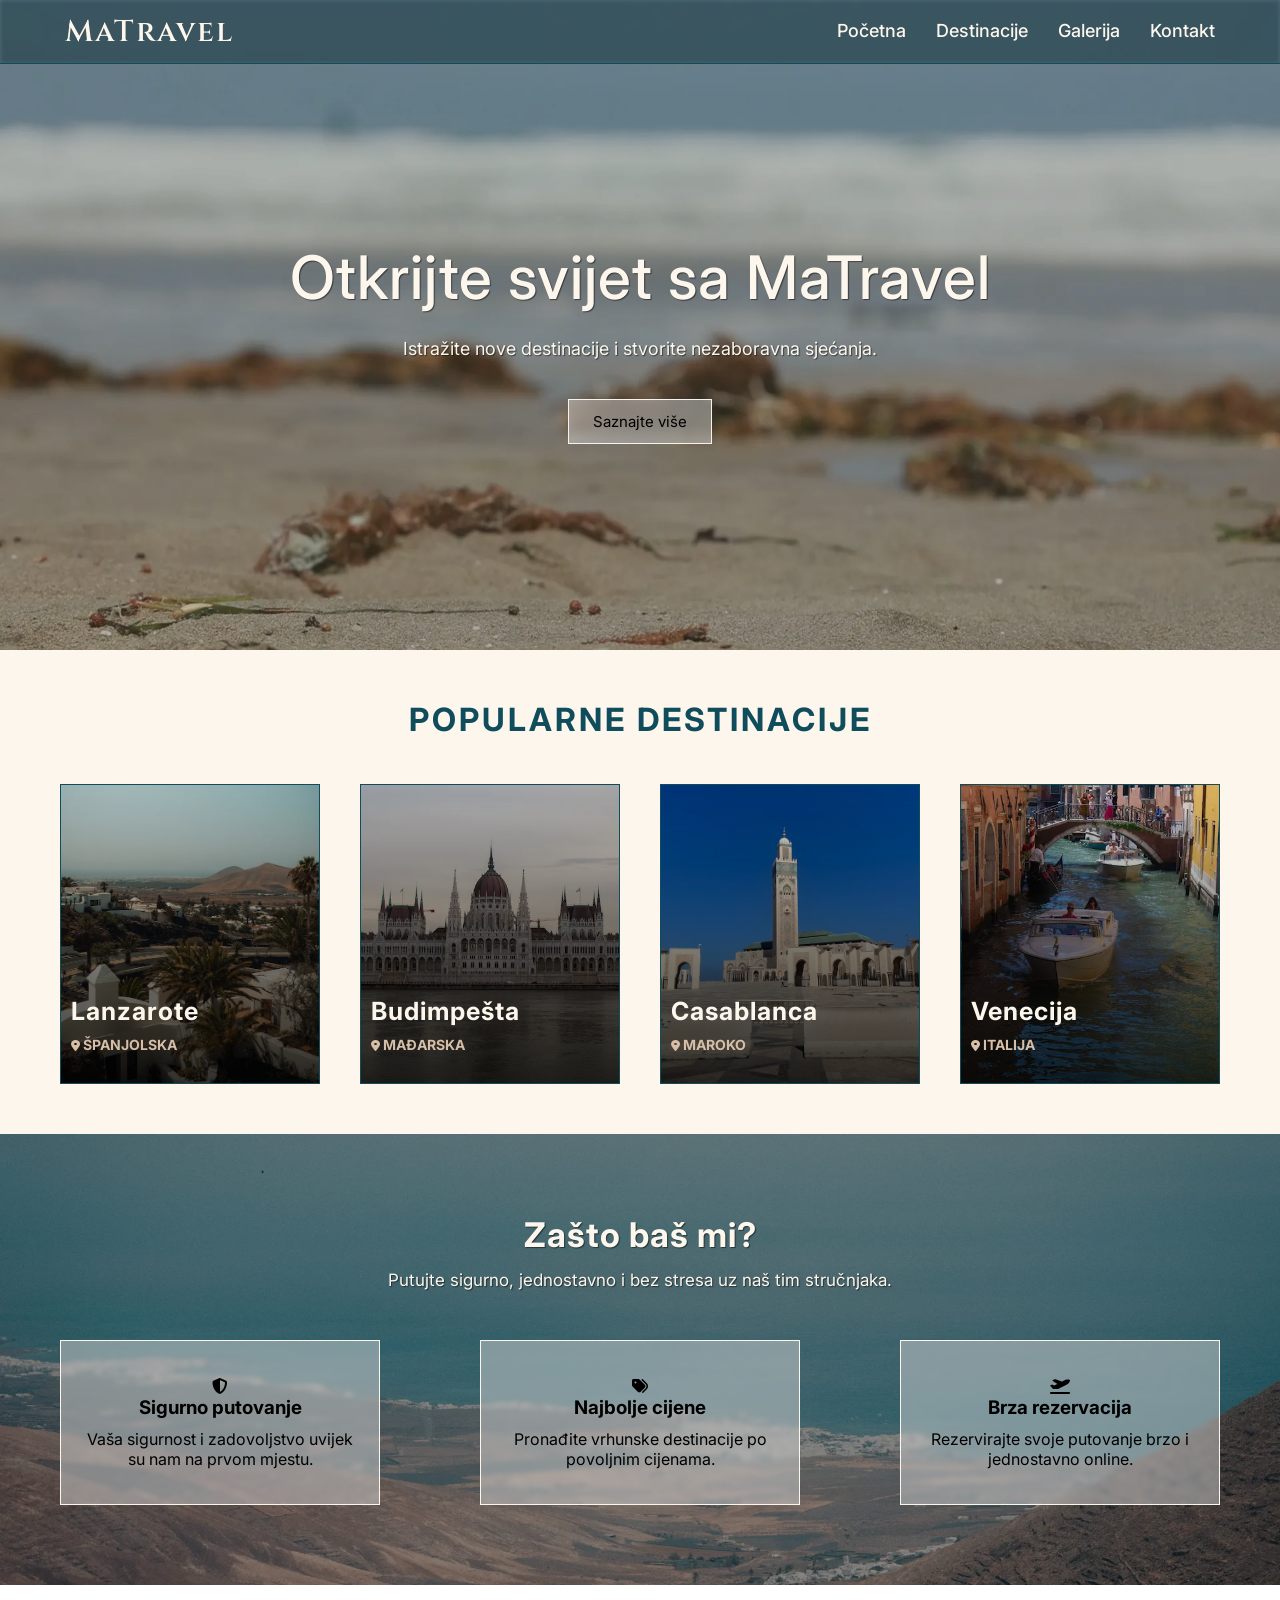
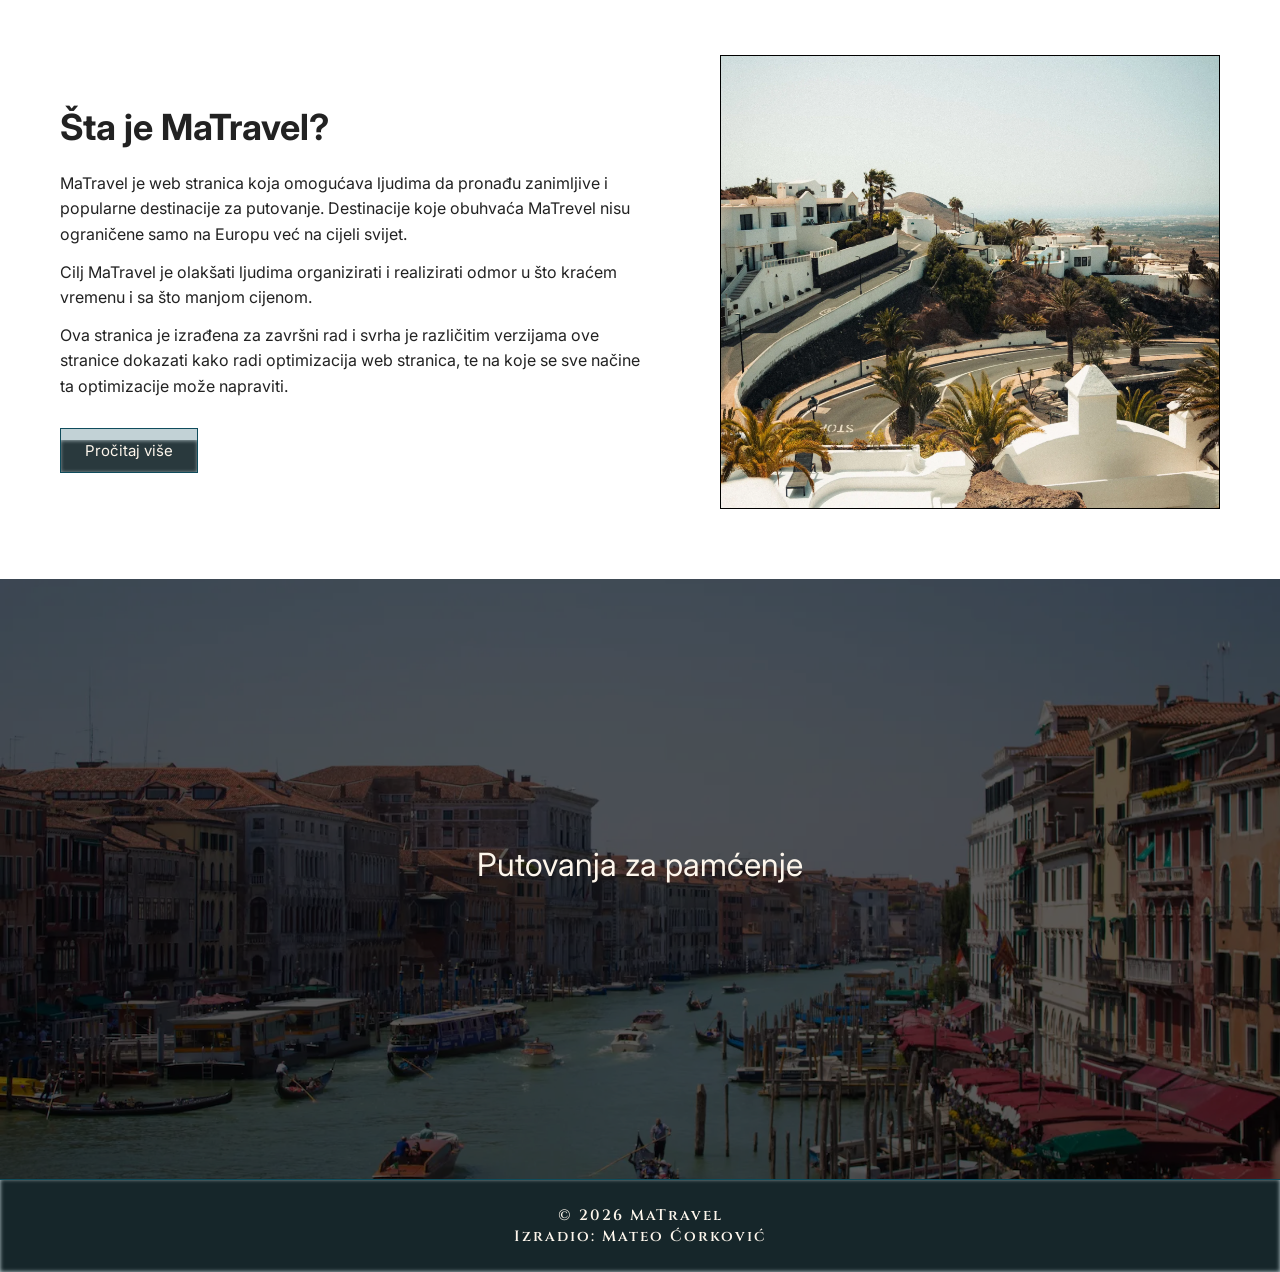
==== commit 73bafdb3: "sgdsgds" ====
--- a/index.html
+++ b/index.html
@@ -46,7 +46,7 @@
         <div class="container">
             <h2>Popularne destinacije</h2>
             <div class="karticepolozaj">
-                <a href="destinacije.html" class="kartica skriveno">
+                <a href="lanzarote.html" class="kartica skriveno">
                     <img class="zoom" src="slike/lanzarote/lanzarote1200.webp" 
                     srcset="slike/lanzarote/lanzarote700.webp 700w, 
                             slike/lanzarote/lanzarote800.webp 800w,
@@ -61,7 +61,7 @@
                         <h4><i class="fa-solid fa-location-dot"></i> Španjolska</h4>
                     </div>
                 </a>
-                <a href="destinacije.html" class="kartica skriveno2">
+                <a href="budimpesta.html" class="kartica skriveno2">
                     <img class="zoom" src="slike/budimpesta/budimpesta1200.webp" 
                     srcset="slike/budimpesta/budimpesta700.webp 700w, 
                             slike/budimpesta/budimpesta800.webp 800w, 
@@ -75,7 +75,7 @@
                         <h4><i class="fa-solid fa-location-dot"></i> Mađarska</h4>
                     </div>
                 </a>
-                <a href="destinacije.html" class="kartica skriveno">
+                <a href="casablanca.html" class="kartica skriveno">
                     <img class="zoom" src="slike/casablanca/casablanca1200.webp" 
                     srcset="slike/casablanca/casablanca700.webp 700w,
                             slike/casablanca/casablanca800.webp 800w, 
@@ -89,7 +89,7 @@
                         <h4><i class="fa-solid fa-location-dot"></i> Maroko</h4>
                     </div>
                 </a>
-                <a href="destinacije.html" class="kartica skriveno2">
+                <a href="venecija.html" class="kartica skriveno2">
                     <img class="zoom" src="slike/venecija/venecija.webp" 
                     srcset="slike/venecija/venecija700.webp 700w, 
                             slike/venecija/venecija800.webp 800w,
--- a/izgledMINI.min.css
+++ b/izgledMINI.min.css
@@ -1 +1 @@
-.navigacija a.active,.navigacija a:hover{border-bottom:2px solid #e9c46a}.navbar,footer{width:100%;background:rgba(15,76,92,.25)}.destinacije,.odjeljak,.odjeljak p,footer{text-align:center}.kartica,.logo,.navigacija a,.odjeljakgumb{text-decoration:none}.naslovzastobasmi h2,.naslovzastobasmi p,.odjeljak h1,.odjeljak p{text-shadow:1px 1px 1px rgba(0,0,0,.5)}.kartica,.pocetna,.slajdshow{overflow:hidden}.navbar,.opcenito .gumb:hover{backdrop-filter:blur(2px) brightness(0.7)}.forma button:hover,.karticazasto:hover{backdrop-filter:blur(2px) brightness(1)}*{margin:0;padding:0;box-sizing:border-box}@font-face{font-family:Inter;src:url("Interfont.woff2") format("woff2");font-weight:100 900;font-style:normal;font-display:swap}@font-face{font-family:Cinzel;src:url("Cinzelfont.woff2") format("woff2");font-weight:400 900;font-style:normal;font-display:swap}body{font-family:Inter,sans-serif;color:#222;font-display:swap}.logo,footer{font-family:Cinzel,serif;font-weight:600;letter-spacing:2px}.hamburger,.logo,.navbar,.navigacija a,.odjeljak,footer{color:#fdf6ec}.container{max-width:1200px;margin:0 auto;padding:0 20px}.navbar{position:absolute;top:0;left:0;z-index:5;border-bottom:1px solid #0f4c5c}.pocetna,footer{position:relative}.navbar .container{display:flex;justify-content:space-between;align-items:center;padding:0 25px}.logo{font-size:30px}.navigacija{display:flex;gap:30px;font-family:Inter,sans-serif;font-weight:500}.navigacija a{font-size:18px;transition:.4s;border-bottom:2px solid transparent;padding:20px 0}.navigacija a:hover{color:#e9c46a}.hamburger{display:none;font-size:32px;cursor:pointer}.odjeljakgumb,footer p{font-size:15px}footer{z-index:10;backdrop-filter:blur(2px) brightness(0.1);border-top:1px solid #0f4c5c;padding:25px 0}.pocetna{height:650px;display:flex;align-items:center;justify-content:center}.overlay,.pozadinaplaza{position:absolute;height:100%;top:0;left:0;width:100%}.pozadinaplaza{object-fit:cover;z-index:1}.overlay{z-index:2;background:rgba(48,48,28,.315)}.odjeljak{position:relative;z-index:3;max-width:1050px}.odjeljak h1{font-size:60px;margin-bottom:25px}.odjeljak p{font-size:18px;margin-bottom:40px}.odjeljakgumb{display:inline-block;padding:12px 24px;background-color:#fdf6ec;color:#000;cursor:pointer;backdrop-filter:blur(22px) brightness(0.7);background:rgba(255,255,255,.4);border:1px solid #f3f3f3}.gumbdestinacije:hover,.odjeljakgumb:hover{background-color:#e9c46a;color:#000;transition:.5s;backdrop-filter:blur(2px) brightness(1);background:rgba(92,87,15,.25);border:1px solid #e9c46a;text-decoration:none}.destinacije{padding:50px 0;background-color:#fdf6ec}.destinacije h2{font-size:32px;color:#0f4c5c;margin-bottom:45px;letter-spacing:3px;text-transform:uppercase}.karticepolozaj{display:flex;justify-content:space-between;gap:30px;flex-wrap:wrap}.kartica{width:260px;height:300px;border:1px solid #0f4c5c;position:relative;display:flex;align-items:flex-end;color:#fdf6ec;cursor:pointer}.slajd img,.zoom{object-fit:cover;display:block}.tamnije{position:absolute;inset:0;background:linear-gradient(to top,rgba(0,0,0,.8),rgba(0,0,0,.1));z-index:1}.zastobasmi,.zoom{background-size:cover;background-repeat:no-repeat}.karticasadrzaj{position:relative;padding:30px 10px;z-index:2;text-align:left;transition:transform .3s}.zastobasmi::before,.zoom{position:absolute;inset:0}.zoom{width:100%;height:100%;background-position:center;transition:transform .5s;z-index:0}.kutijaslajd,.slajd img,.slajdshow{width:100%;height:600px}.karticasadrzaj h3{font-size:25px;padding-bottom:10px;letter-spacing:1px}.karticasadrzaj h4{font-size:14px;text-transform:uppercase;color:#d6bea7}.karticasadrzaj i{font-size:12px;color:#d6bea7}.kartica:hover .karticasadrzaj{transform:translateY(-6px)}.kartica:hover .tamnije{background:linear-gradient(to top,rgba(0,0,0,.9),rgba(0,0,0,.35))}.kartica:hover .zoom{transform:scale(1.1)}.zastobasmi{background-image:url("slike/zastobasmi.webp");position:relative;padding:80px 0;color:#fdf6ec;text-align:center;background-position:center 50%}.naslovzastobasmi{margin-bottom:50px}.zastobasmi::before{content:"";background:rgba(17,17,11,.493)}.naslovzastobasmi h2{font-size:34px;margin-bottom:15px;letter-spacing:1px}.naslovzastobasmi p{font-size:17px;color:#fdf6ec}.zastobasmi .container{position:relative;z-index:2}.karticezasto{display:flex;justify-content:space-between;gap:30px}.karticazasto{flex:1;max-width:320px;padding:35px 25px;transition:.5s;color:#000;backdrop-filter:blur(2px) brightness(0.9);background:rgba(255,255,255,.4);border:1px solid #fdf6ec}.karticazasto:hover{color:#fdf6ec;background:rgba(15,76,92,.25);border:1px solid #0f4c5c;transition:.5s}.poruka,.slajd::before{background:rgba(0,0,0,.4)}.budimpesta:hover,.lanzarote:hover,.venecija:hover{transition:.5s ease-in-out}.karticazasto p{padding-top:10px}.prazno{margin-top:60px}.slajdshow{position:relative;contain:size layout paint}.kutijaslajd{position:relative;contain:layout paint}.destinacijaslika::before,.poruka,.slajd,.slajd::before{position:absolute;inset:0}.slajd{height:100%;width:100%;opacity:0;transition:opacity .8s}.skriveno,.skriveno2{opacity:0;transition:1s}.slajd.active{opacity:1}.slajd::before{content:"";z-index:1}.slajd img{transform:scale(1.05);transition:transform 1s}.slajd.active img{transform:scale(1)}.poruka{z-index:2;font-size:32px;display:flex;justify-content:center;align-items:center;color:#fdf6ec;padding-bottom:30px}.destinacijaslika,.karticaugaleriji{position:relative;overflow:hidden}.skriveno{transform:translateY(50px)}.skriveno2{transform:translateY(-50px)}.pokazi{opacity:1;transform:translateY(0)}.opcenito{display:flex;align-items:center;justify-content:space-between;padding:70px 0}.opcenitotekst{width:50%}.opcenito h2{font-size:36px;margin-bottom:22px}.opcenito p{font-size:16px;line-height:1.6;margin-bottom:12px}.forma button,.gumbdestinacije,.opcenito .gumb{color:#fdf6ec;font-size:15px;cursor:pointer;text-decoration:none}.opcenitoslika{width:50%;display:flex;justify-content:right;align-items:right}.opcenitoslika img{width:90%;max-width:500px;border:1px solid #000;object-fit:contain}.gumbklasa{margin-top:40px}.forma button,.opcenito .gumb{padding:12px 24px;border:1px solid #0f4c5c;backdrop-filter:blur(2px) brightness(0.2);background:rgba(15,76,92,.25)}.opcenito .gumb:hover{background-color:#e9c46a;color:#000;transition:.5s;text-decoration:none;background:rgba(122,116,23,.5);border:1px solid #e9c46a}img,video{max-width:100%;height:auto}video{pointer-events:none}.tamnija{backdrop-filter:blur(2px) brightness(0.32);background-color:#3e5762;border-bottom:1px solid #0f4c5c}.destinacijeskrol{display:flex;align-items:center;justify-content:space-between;height:404px;gap:1px}.destinacijaslika,.okvir{height:350px;border:1px solid #000}.destinacijaslika{flex:1;background-size:cover;background-position:center}.destinacijaslika::before{content:""}.destinacijaslika:hover::before{background:linear-gradient(to top,rgba(0,0,0,.5),rgba(0,0,0,.1))}.destinacijatekst{flex:1}.okvir{padding:30px}.gumbdestinacije{display:inline-block;padding:12px 24px;backdrop-filter:blur(22px) brightness(0.7);background:#0f4c5c;border:1px solid #000}.destinacijatekst h2{font-size:32px;margin-bottom:10px}.destinacijatekst h4{font-size:16px;margin-bottom:20px;text-transform:uppercase;color:#0f4c5c}.destinacijatekst h3{font-size:18px;margin-bottom:10px;letter-spacing:1px}.destinacijatekst p{padding-bottom:20px}.info{display:flex;justify-content:space-between;align-items:center}.reverse{flex-direction:row-reverse}.lanzarote{background-image:url("slike/lanzarote/lanzarote.webp")}.lanzarote:hover{background-image:url("slike/lanzarote/lanzarote2.webp")}.budimpesta{background-image:url("slike/budimpesta/budimpesta.webp")}.budimpesta:hover{background-image:url("slike/budimpesta/budimpesta2.webp")}.casablanca{background-image:url("slike/casablanca/casablanca.webp")}.venecija{background-image:url("slike/venecija/venecija.webp")}.venecija:hover{background-image:url("slike/venecija/IMG_3850.webp")}h1{padding-top:35px;letter-spacing:1px;font-size:36px;font-weight:500}.galerijaslika{display:grid;grid-template-columns:repeat(3,1fr);grid-auto-rows:270px;gap:2px;margin-top:20px;margin-bottom:30px}.karticaugaleriji img{width:100%;height:100%;border:1px solid #000;object-fit:cover;transition:transform .3s;cursor:pointer}.karticaugaleriji img:hover{transform:scale(1.05);border:1px solid #000}.karticaugaleriji.duplo{grid-row:span 2}.kontakt{display:grid;grid-template-columns:1.6fr 1fr;gap:60px;margin-top:150px;margin-bottom:40px;border:1px solid #000;background-color:#d6bea754}.forma,.pedesetposto{gap:10px;display:flex}.kontaktlijevo{padding:30px}.kontaktdesno{padding:20px}.forma{flex-direction:column;width:100%}.forma input,.forma textarea{padding:10px;border:1px solid #000;outline:0}.unutrasnjost{display:flex;flex-direction:column;flex:1}.forma button:hover{background-color:#e9c46a;color:#000;transition:.5s;background:rgba(92,87,15,.25);border:1px solid #ccab57;text-decoration:none}.infokontakt{font-size:18px;padding-top:60px;padding-bottom:50px}.infokontakt i{font-size:30px;padding-right:20px}.kontaktinfo h3{font-size:23px;padding-top:20px;padding-bottom:40px;color:#0f4c5c}.kontaktinfo h2{font-size:30px;letter-spacing:1px}.drustvenemreze i{font-size:30px;padding-right:10px}html{scroll-behavior:smooth}@media (max-width:1270px){.container{padding:0 20px}.karticepolozaj{justify-content:center}.kartica{width:calc(50% - 20px)}.galerijaslika{grid-auto-rows:200px}.infokontakt{padding-top:40px;padding-bottom:40px}.kontakt{gap:10px}}@media (max-width:768px){.destinacijeskrol,.naslovzastobasmi{margin-bottom:15px}.navbar .container{padding:10px 20px}.hamburger{display:block;font-size:30px;cursor:pointer;z-index:5}.navigacija{position:absolute;left:0;top:100%;right:0;flex-direction:column;background:rgba(15,76,92,.95);backdrop-filter:blur(10px);overflow:hidden;max-height:0;transition:max-height .4s}.navigacija a{padding:15px;text-align:center;width:100%}.navigacija.active{max-height:500px;position:fixed;gap:20px;background:#3e5762}.pocetna{height:450px}.slajd,.slajdshow{height:480px}.odjeljak{margin-top:60px}.odjeljak h1{font-size:38px}.odjeljak p{font-size:16px}.kartica{width:90%}.karticazasto{flex-direction:column;align-items:center;max-width:100%;width:90%}.opcenito{flex-direction:column;text-align:center;gap:30px}.destinacijaslika,.opcenitoslika{display:none}.opcenitotekst{text-align:left;width:90%}.karticezasto{flex-direction:column;align-items:center;gap:10px}.destinacijeskrol{flex-direction:column;margin-top:15px;height:auto}.okvir{padding:15px;height:auto}.galerijaslika{grid-template-columns:repeat(2,1fr);grid-auto-rows:170px}.karticaugaleriji.duplo{grid-row:span 2}.kontakt{grid-template-columns:1fr;gap:10px;margin-top:80px}.pedesetposto{flex-direction:column}.forma{padding:0 10px}.infokontakt{padding:7px 0}.kontaktlijevo{padding:20px 30px 0}.kontaktinfo h3{padding-bottom:10px}.zastobasmi{background-image:url("slike/zastobasmimobitel.webp")}}+.navigacija a.active,.navigacija a:hover{border-bottom:2px solid #e9c46a}.navbar,footer{width:100%;background:rgba(15,76,92,.25)}.destinacije,.odjeljak,.odjeljak p,footer{text-align:center}.kartica,.logo,.navigacija a,.odjeljakgumb{text-decoration:none}.naslovzastobasmi h2,.naslovzastobasmi p,.odjeljak h1,.odjeljak p{text-shadow:1px 1px 1px rgba(0,0,0,.5)}.kartica,.pocetna,.slajdshow{overflow:hidden}.navbar,.opcenito .gumb:hover{backdrop-filter:blur(2px) brightness(0.7)}.forma button:hover,.karticazasto:hover{backdrop-filter:blur(2px) brightness(1)}*{margin:0;padding:0;box-sizing:border-box}@font-face{font-family:Inter;src:url("Interfont.woff2") format("woff2");font-weight:100 900;font-style:normal;font-display:swap}@font-face{font-family:Cinzel;src:url("Cinzelfont.woff2") format("woff2");font-weight:400 900;font-style:normal;font-display:swap}body{font-family:Inter,sans-serif;color:#222;font-display:swap}.logo,footer{font-family:Cinzel,serif;font-weight:600;letter-spacing:2px}.hamburger,.logo,.navbar,.navigacija a,.odjeljak,footer{color:#fdf6ec}.container{max-width:1200px;margin:0 auto;padding:0 20px}.navbar{position:absolute;top:0;left:0;z-index:5;border-bottom:1px solid #0f4c5c}.pocetna,footer{position:relative}.navbar .container{display:flex;justify-content:space-between;align-items:center;padding:0 25px}.logo{font-size:30px}.navigacija{display:flex;gap:30px;font-family:Inter,sans-serif;font-weight:500}.navigacija a{font-size:18px;transition:.4s;border-bottom:2px solid transparent;padding:20px 0}.navigacija a:hover{color:#e9c46a}.hamburger{display:none;font-size:32px;cursor:pointer}.odjeljakgumb,footer p{font-size:15px}footer{z-index:10;backdrop-filter:blur(2px) brightness(0.1);border-top:1px solid #0f4c5c;padding:25px 0}.pocetna{height:650px;display:flex;align-items:center;justify-content:center}.overlay,.pozadinaplaza{position:absolute;height:100%;top:0;left:0;width:100%}.pozadinaplaza{object-fit:cover;z-index:1}.overlay{z-index:2;background:rgba(48,48,28,.315)}.odjeljak{position:relative;z-index:3;max-width:1050px}.odjeljak h1{font-size:60px;margin-bottom:25px}.odjeljak p{font-size:18px;margin-bottom:40px}.odjeljakgumb{display:inline-block;padding:12px 24px;background-color:#fdf6ec;color:#000;cursor:pointer;backdrop-filter:blur(22px) brightness(0.7);background:rgba(255,255,255,.4);border:1px solid #f3f3f3}.gumbdestinacije:hover,.odjeljakgumb:hover{background-color:#e9c46a;color:#000;transition:.5s;backdrop-filter:blur(2px) brightness(1);background:rgba(92,87,15,.25);border:1px solid #e9c46a;text-decoration:none}.destinacije{padding:50px 0;background-color:#fdf6ec}.destinacije h2{font-size:32px;color:#0f4c5c;margin-bottom:45px;letter-spacing:3px;text-transform:uppercase}.karticepolozaj{display:flex;justify-content:space-between;gap:30px;flex-wrap:wrap}.kartica{width:260px;height:300px;border:1px solid #0f4c5c;position:relative;display:flex;align-items:flex-end;color:#fdf6ec;cursor:pointer}.slajd img,.zoom{object-fit:cover;display:block}.tamnije{position:absolute;inset:0;background:linear-gradient(to top,rgba(0,0,0,.8),rgba(0,0,0,.1));z-index:1}.zastobasmi,.zoom{background-size:cover;background-repeat:no-repeat}.karticasadrzaj{position:relative;padding:30px 10px;z-index:2;text-align:left;transition:transform .3s}.zastobasmi::before,.zoom{position:absolute;inset:0}.zoom{width:100%;height:100%;background-position:center;transition:transform .5s;z-index:0}.kutijaslajd,.slajd img,.slajdshow{width:100%;height:600px}.karticasadrzaj h3{font-size:25px;padding-bottom:10px;letter-spacing:1px}.karticasadrzaj h4{font-size:14px;text-transform:uppercase;color:#d6bea7}.karticasadrzaj i{font-size:12px;color:#d6bea7}.kartica:hover .karticasadrzaj{transform:translateY(-6px)}.kartica:hover .tamnije{background:linear-gradient(to top,rgba(0,0,0,.9),rgba(0,0,0,.35))}.kartica:hover .zoom{transform:scale(1.1)}.zastobasmi{background-image:url("slike/zastobasmi.webp");position:relative;padding:80px 0;color:#fdf6ec;text-align:center;background-position:center 50%}.naslovzastobasmi{margin-bottom:50px}.zastobasmi::before{content:"";background:rgba(17,17,11,.493)}.naslovzastobasmi h2{font-size:34px;margin-bottom:15px;letter-spacing:1px}.naslovzastobasmi p{font-size:17px;color:#fdf6ec}.zastobasmi .container{position:relative;z-index:2}.karticezasto{display:flex;justify-content:space-between;gap:30px}.karticazasto{flex:1;max-width:320px;padding:35px 25px;transition:.5s;color:#000;backdrop-filter:blur(2px) brightness(0.9);background:rgba(255,255,255,.4);border:1px solid #fdf6ec}.karticazasto:hover{color:#fdf6ec;background:rgba(15,76,92,.25);border:1px solid #0f4c5c;transition:.5s}.poruka,.slajd::before{background:rgba(0,0,0,.4)}.karticazasto p{padding-top:10px}.prazno{margin-top:60px}.slajdshow{position:relative;contain:size layout paint}.kutijaslajd{position:relative;contain:layout paint}.destinacijaslika::before,.poruka,.slajd,.slajd::before{position:absolute;inset:0}.slajd{height:100%;width:100%;opacity:0;transition:opacity .8s}.skriveno,.skriveno2{opacity:0;transition:1s}.slajd.active{opacity:1}.slajd::before{content:"";z-index:1}.slajd img{transform:scale(1.05);transition:transform 1s}.slajd.active img{transform:scale(1)}.poruka{z-index:2;font-size:32px;display:flex;justify-content:center;align-items:center;color:#fdf6ec;padding-bottom:30px}.destinacijaslika,.karticaugaleriji{position:relative;overflow:hidden}.skriveno{transform:translateY(50px)}.skriveno2{transform:translateY(-50px)}.pokazi{opacity:1;transform:translateY(0)}.opcenito{display:flex;align-items:center;justify-content:space-between;padding:70px 0}.opcenitotekst{width:50%}.opcenito h2{font-size:36px;margin-bottom:22px}.opcenito p{font-size:16px;line-height:1.6;margin-bottom:12px}.forma button,.gumbdestinacije,.opcenito .gumb{color:#fdf6ec;font-size:15px;cursor:pointer;text-decoration:none}.opcenitoslika{width:50%;display:flex;justify-content:right;align-items:right}.opcenitoslika img{width:90%;max-width:500px;border:1px solid #000;object-fit:contain}.gumbklasa{margin-top:40px}.forma button,.opcenito .gumb{padding:12px 24px;border:1px solid #0f4c5c;backdrop-filter:blur(2px) brightness(0.2);background:rgba(15,76,92,.25)}.opcenito .gumb:hover{background-color:#e9c46a;color:#000;transition:.5s;text-decoration:none;background:rgba(122,116,23,.5);border:1px solid #e9c46a}img,video{max-width:100%;height:auto}video{pointer-events:none}.tamnija{backdrop-filter:blur(2px) brightness(0.32);background-color:#3e5762;border-bottom:1px solid #0f4c5c}.destinacijeskrol{display:flex;align-items:center;justify-content:space-between;height:404px;gap:1px}.destinacijaslika,.okvir{height:350px;border:1px solid #000}.destinacijaslika{flex:1;background-size:cover;background-position:center}.destinacijaslika::before{content:""}.destinacijaslika:hover::before{background:linear-gradient(to top,rgba(0,0,0,.5),rgba(0,0,0,.1))}.destinacijatekst{flex:1}.okvir{padding:30px}.gumbdestinacije{display:inline-block;padding:12px 24px;backdrop-filter:blur(22px) brightness(0.7);background:#0f4c5c;border:1px solid #000}.budimpesta,.casablanca,.lanzarote,.venecija{background-size:cover}.destinacijatekst h2{font-size:32px;margin-bottom:10px}.destinacijatekst h4{font-size:16px;margin-bottom:20px;text-transform:uppercase;color:#0f4c5c}.destinacijatekst h3{font-size:18px;margin-bottom:10px;letter-spacing:1px}.destinacijatekst p{padding-bottom:20px}.info{display:flex;justify-content:space-between;align-items:center}.reverse{flex-direction:row-reverse}.lanzarote{background-image:url("slike/lanzarote/lanzarote800.webp")}.lanzarote:hover{background-image:url("slike/lanzarote/lanzarote2.webp");opacity:.9}.budimpesta{background-image:url("slike/budimpesta/budimpesta800.webp")}.budimpesta:hover{background-image:url("slike/budimpesta/budimpesta2.webp");opacity:.9}.venecija{background-image:url("slike/venecija/venecija800.webp")}.venecija:hover{background-image:url("slike/venecija/IMG_3850mobitel.webp");opacity:.9}.casablanca{background-image:url("slike/casablanca/casablanca800.webp")}.casablanca:hover{background-image:url("slike/casablanca/casablanca2.webp");opacity:.9}h1{padding-top:35px;letter-spacing:1px;font-size:36px;font-weight:500}.galerijaslika{display:grid;grid-template-columns:repeat(3,1fr);grid-auto-rows:270px;gap:2px;margin-top:20px;margin-bottom:30px}.karticaugaleriji img{width:100%;height:100%;border:1px solid #000;object-fit:cover;transition:transform .3s;cursor:pointer}.karticaugaleriji img:hover{transform:scale(1.05);border:1px solid #000}.karticaugaleriji.duplo{grid-row:span 2}.kontakt{display:grid;grid-template-columns:1.6fr 1fr;gap:60px;margin-top:150px;margin-bottom:40px;border:1px solid #000;background-color:#d6bea754}.forma,.pedesetposto{gap:10px;display:flex}.kontaktlijevo{padding:30px}.kontaktdesno{padding:20px}.forma{flex-direction:column;width:100%}.forma input,.forma textarea{padding:10px;border:1px solid #000;outline:0}.unutrasnjost{display:flex;flex-direction:column;flex:1}.forma button:hover{background-color:#e9c46a;color:#000;transition:.5s;background:rgba(92,87,15,.25);border:1px solid #ccab57;text-decoration:none}.infokontakt{font-size:18px;padding-top:60px;padding-bottom:50px}.infokontakt i{font-size:30px;padding-right:20px}.kontaktinfo h3{font-size:23px;padding-top:20px;padding-bottom:40px;color:#0f4c5c}.kontaktinfo h2{font-size:30px;letter-spacing:1px}.drustvenemreze i{font-size:30px;padding-right:10px}html{scroll-behavior:smooth}@media (max-width:1270px){.container{padding:0 20px}.karticepolozaj{justify-content:center}.kartica{width:calc(50% - 20px)}.galerijaslika{grid-auto-rows:200px}.infokontakt{padding-top:40px;padding-bottom:40px}.kontakt{gap:10px}}@media (max-width:768px){.destinacijeskrol,.naslovzastobasmi{margin-bottom:15px}.navbar .container{padding:10px 20px}.hamburger{display:block;font-size:30px;cursor:pointer;z-index:5}.navigacija{position:absolute;left:0;top:100%;right:0;flex-direction:column;background:rgba(15,76,92,.95);backdrop-filter:blur(10px);overflow:hidden;max-height:0;transition:max-height .4s}.navigacija a{padding:15px;text-align:center;width:100%}.navigacija.active{max-height:500px;position:fixed;gap:20px;background:#3e5762}.pocetna{height:450px}.slajd,.slajdshow{height:480px}.odjeljak{margin-top:60px}.odjeljak h1{font-size:38px}.odjeljak p{font-size:16px}.kartica{width:90%}.karticazasto{flex-direction:column;align-items:center;max-width:100%;width:90%}.opcenito{flex-direction:column;text-align:center;gap:30px}.destinacijaslika,.opcenitoslika{display:none}.opcenitotekst{text-align:left;width:90%}.karticezasto{flex-direction:column;align-items:center;gap:10px}.destinacijeskrol{flex-direction:column;margin-top:15px;height:auto}.okvir{padding:15px;height:auto}.galerijaslika{grid-template-columns:repeat(2,1fr);grid-auto-rows:170px}.karticaugaleriji.duplo{grid-row:span 2}.kontakt{grid-template-columns:1fr;gap:10px;margin-top:80px}.pedesetposto{flex-direction:column}.forma{padding:0 10px}.infokontakt{padding:7px 0}.kontaktlijevo{padding:20px 30px 0}.kontaktinfo h3{padding-bottom:10px}.zastobasmi{background-image:url("slike/zastobasmimobitel.webp")}}
